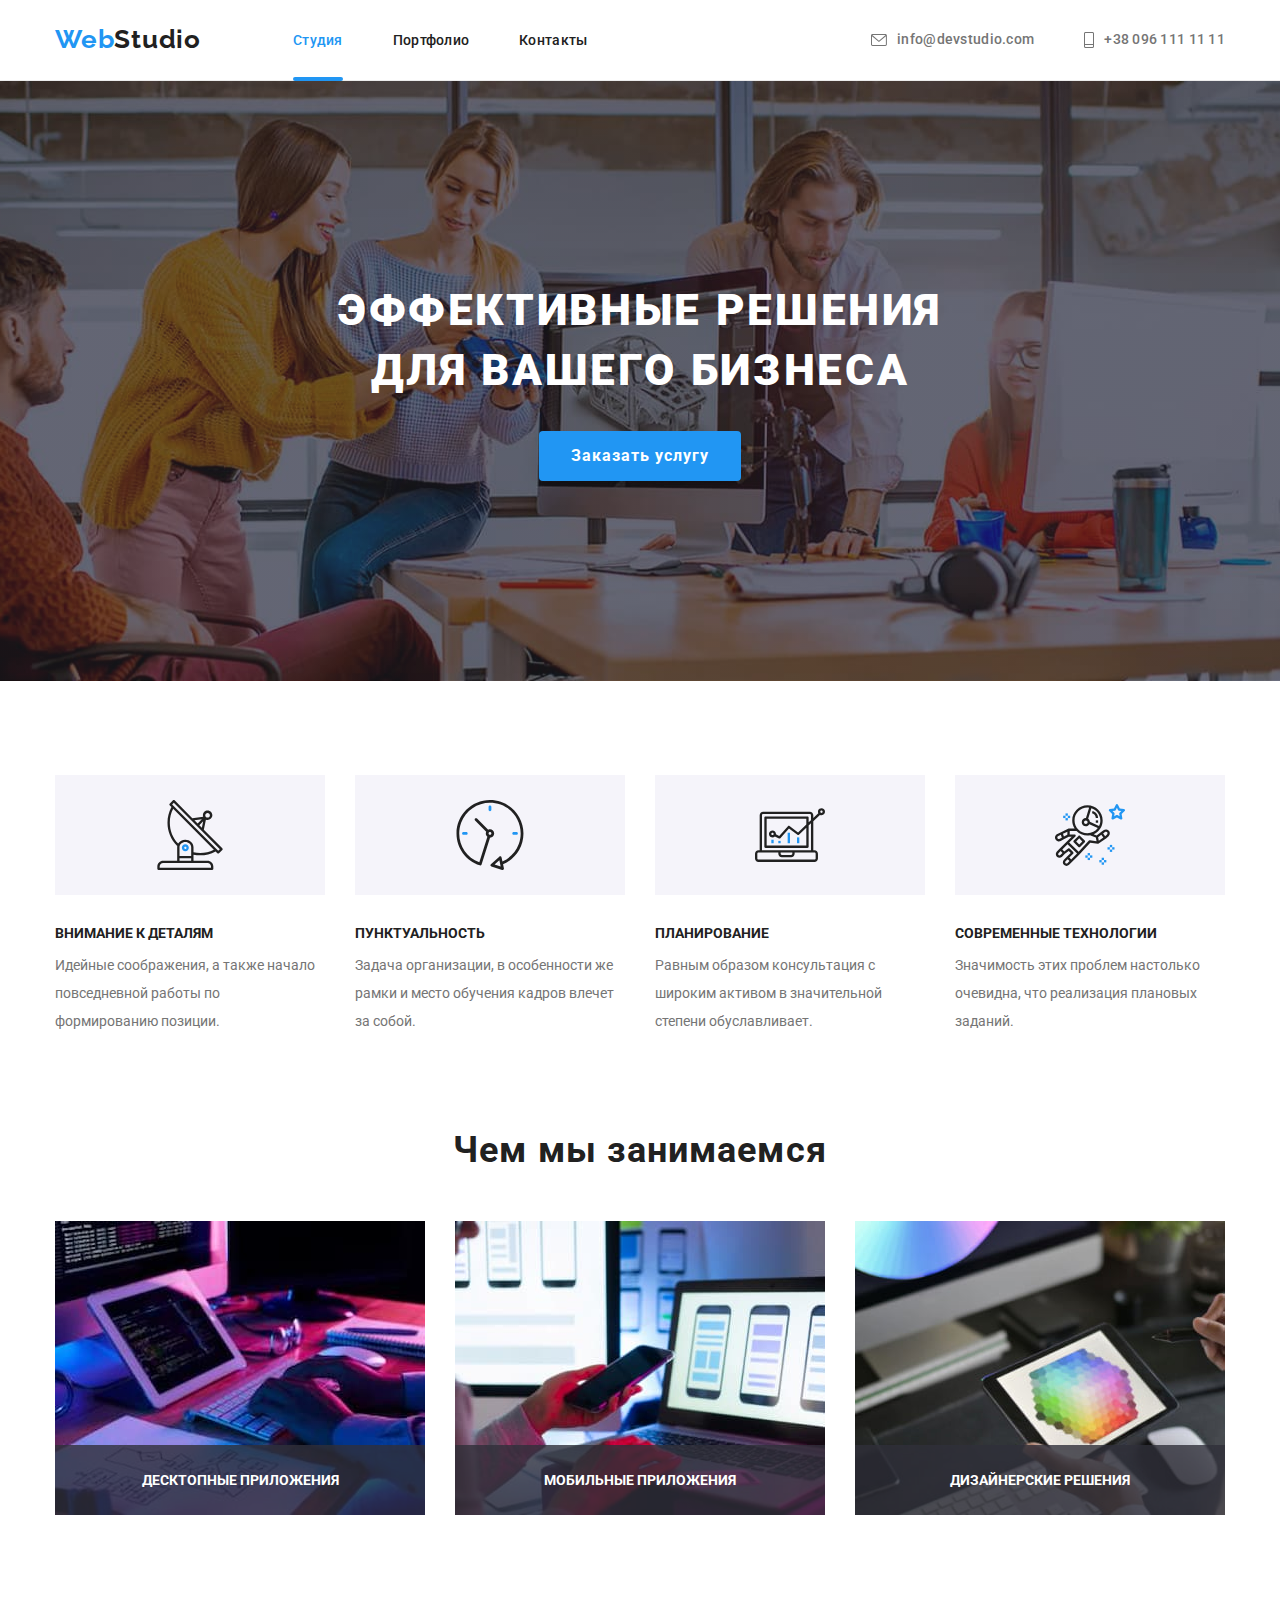
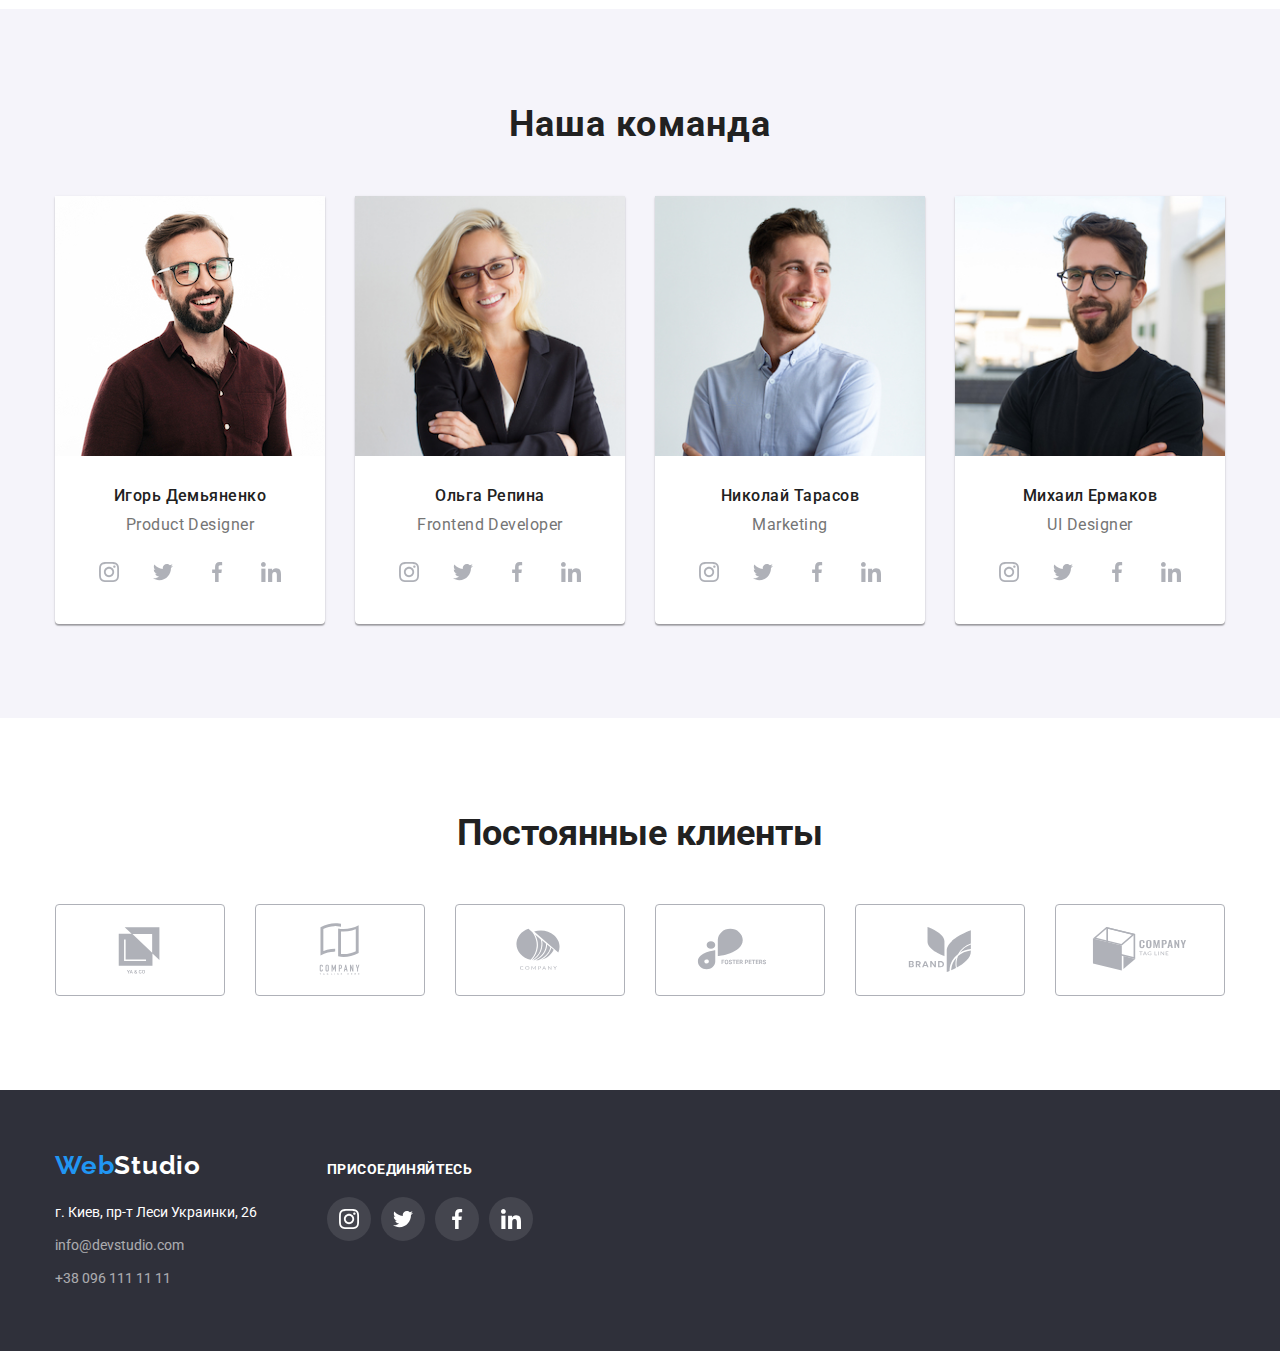
==== index.html @ aa52a272 "13.03.2022" ====
<!DOCTYPE html>
<html lang="ru">

<head>
    <meta charset="UTF-8">
    <meta http-equiv="X-UA-Compatible" content="IE=edge">
    <meta name="viewport" content="width=device-width, initial-scale=1.0">
    <link rel="preconnect" href="https://fonts.googleapis.com">
    <link rel="preconnect" href="https://fonts.gstatic.com" crossorigin>
    <link
        href="https://fonts.googleapis.com/css2?family=Raleway:wght@700&family=Roboto:wght@400;500;700;900&display=swap"
        rel="stylesheet">
    <link rel="stylesheet" href="https://cdnjs.cloudflare.com/ajax/libs/modern-normalize/1.1.0/modern-normalize.css"
        integrity="sha512-Y0MM+V6ymRKN2zStTqzQ227DWhhp4Mzdo6gnlRnuaNCbc+YN/ZH0sBCLTM4M0oSy9c9VKiCvd4Jk44aCLrNS5Q=="
        crossorigin="anonymous" referrerpolicy="no-referrer" />
    <link rel="stylesheet" href="./css/styles.css">
    <title>Document</title>
</head>



<body>
    <!--Хедер-->

    <header class="site-header">

        <div class="container main-nav">
            <nav class="navigation">
                <a class="logo" href="./index.html">
                    <span class="web">Web</span><span class="studio-black">Studio</span></a>
                <ul class="nav-links">
                    <li class="item"><a href="./index.html" class="nav-link current">Студия</a></li>
                    <li class="item"><a href="./portfolio.html" class="nav-link">Портфолио</a></li>
                    <li class="item"><a href="" class="nav-link">Контакты</a></li>
                </ul>
            </nav>


            <ul class="header-contacts">
                <li class="item">


                    <a href="mailto:info@devstudio.com" class="link"><svg class="header-contacts-icon" width="16px"
                            height="12px">
                            <use href="./images/symbol-defs.svg#icon-mail"></use>
                        </svg>
                        info@devstudio.com</a>
                </li>
                <li class="item">


                    <a href="tel:+380961111111" class="link"><svg class="header-contacts-icon" width="10px"
                            height="16px">
                            <use href="./images/symbol-defs.svg#icon-phone"></use>
                        </svg>
                        +38 096 111 11 11
                    </a>
                </li>
            </ul>
        </div>

    </header>

    <!--Средняя часть документа-->

    <main>

        <!--Секция "Заказать услугу"-->

        <section class="section hero">
            <div class="container">
                <h1 class="title">Эффективные решения<br> для вашего бизнеса</h1>
                <button type="button" class="button-hero" data-modal-open>Заказать услугу</button>
            </div>
        </section>

        <div class="backdrop is-hidden" data-modal>
            <div class="modal">
                <button class="modal-close" data-modal-close>
                    <svg class="close-button" width="11" height="11">
                        <use href="./images/symbol-defs.svg#icon-close"></use>
                    </svg>
                </button>

            </div>
        </div>

        <!-- Секция "Бенефиты" -->

        <section class="section benefits">
            <div class="container">
                <ul class="list">
                    <li class="item">
                        <div class="benefits-icon-area">
                            <svg class="benefits-icon">
                                <use href="./images/symbol-defs.svg#icon-antenna"></use>
                            </svg>
                        </div>
                        <h3 class="title">Внимание к деталям</h3>
                        <p class="text">Идейные соображения, а также начало повседневной работы по формированию позиции.
                        </p>
                    </li>
                    <li class="item">
                        <div class="benefits-icon-area">
                            <svg class="benefits-icon">
                                <use href="./images/symbol-defs.svg#icon-clock"></use>
                            </svg>
                        </div>
                        <h3 class="title">Пунктуальность</h3>
                        <p class="text">Задача организации, в особенности же рамки и место обучения кадров влечет за
                            собой.
                        </p>
                    </li>
                    <li class="item">
                        <div class="benefits-icon-area">
                            <svg class="benefits-icon">
                                <use href="./images/symbol-defs.svg#icon-diagram"></use>
                            </svg>
                        </div>
                        <h3 class="title">Планирование</h3>
                        <p class="text">Равным образом консультация с широким активом в значительной степени
                            обуславливает.
                        </p>
                    </li>
                    <li class="item">
                        <div class="benefits-icon-area">
                            <svg class="benefits-icon">
                                <use href="./images/symbol-defs.svg#icon-astronaut"></use>
                            </svg>
                        </div>
                        <h3 class="title">Современные технологии</h3>
                        <p class="text">Значимость этих проблем настолько очевидна, что реализация плановых заданий.
                        </p>
                    </li>
                </ul>
            </div>
        </section>



        <!--Секция "Чем мы занимаемся"-->
        <section class="section images-samples">
            <div class="container">
                <h2 class="title">Чем мы занимаемся</h2>
                <ul class="list">
                    <li class="item">
                        <div class="thumb">
                            <img class="image" src="./images/index/img.jpg" alt="Картинка" width="370">
                            <div class="text">Десктопные приложения</div>
                        </div>
                    </li>
                    <li class="item">
                        <div class="thumb"><img class="image" src="./images/index/img-1.jpg" alt="Еще одна картинка"
                                width="370">
                            <div class="text">Мобильные приложения</div>

                        </div>
                    </li>
                    <li class="item">
                        <div class="thumb">
                            <img class="image" src="./images/index/img-2.jpg" alt="Еще одна и еще одна картинка"
                                width="370">
                            <div class="text">Дизайнерские решения</div>
                        </div>
                    </li>
                </ul>
            </div>
        </section>

        <!--Секция "Команда молодости нашей"-->
        <section class="section our-team">
            <div class="container">
                <h2 class="section-header-team">Наша команда</h2>
                <ul class="list">
                    <li class="item"><img class="image" src="./images/index/member-1.jpg" alt="Член команды №1"
                            width="270">
                        <div class="padding-30">
                            <h3 class="header">Игорь Демьяненко</h3>
                            <p class="text">Product Designer</p>

                            <ul class="social-media-list">
                                <li class="social-media-item">
                                    <a href="" class="social-media-link">
                                        <svg class="social-media-icon" width="20" height="20">
                                            <use href="./images/symbol-defs.svg#icon-instagram"></use>
                                        </svg>
                                    </a>
                                </li>
                                <li class="social-media-item">
                                    <a href="" class="social-media-link">
                                        <svg class="social-media-icon" width="20" height="20">
                                            <use href="./images/symbol-defs.svg#icon-twitter"></use>
                                        </svg>
                                    </a>
                                </li>
                                <li class="social-media-item">
                                    <a href="" class="social-media-link">
                                        <svg class="social-media-icon" width="20" height="20">
                                            <use href="./images/symbol-defs.svg#icon-facebook"></use>
                                        </svg>
                                    </a>
                                </li>
                                <li class="social-media-item">
                                    <a href="" class="social-media-link">
                                        <svg class="social-media-icon" width="20" height="20">
                                            <use href="./images/symbol-defs.svg#icon-linkedin"></use>
                                        </svg>
                                    </a>
                                </li>
                            </ul>
                        </div>
                    </li>
                    <li class="item">
                        <img class="image" src="./images/index/member-2.jpg" alt="Член команды №2" width="270">
                        <div class="padding-30">
                            <h3 class="header">Ольга Репина</h3>
                            <p class="text">Frontend Developer</p>

                            <ul class="social-media-list">
                                <li class="social-media-item">
                                    <a href="" class="social-media-link">
                                        <svg class="social-media-icon" width="20" height="20">
                                            <use href="./images/symbol-defs.svg#icon-instagram"></use>
                                        </svg>
                                    </a>
                                </li>
                                <li class="social-media-item">
                                    <a href="" class="social-media-link">
                                        <svg class="social-media-icon" width="20" height="20">
                                            <use href="./images/symbol-defs.svg#icon-twitter"></use>
                                        </svg>
                                    </a>
                                </li>
                                <li class="social-media-item">
                                    <a href="" class="social-media-link">
                                        <svg class="social-media-icon" width="20" height="20">
                                            <use href="./images/symbol-defs.svg#icon-facebook"></use>
                                        </svg>
                                    </a>
                                </li>
                                <li class="social-media-item">
                                    <a href="" class="social-media-link">
                                        <svg class="social-media-icon" width="20" height="20">
                                            <use href="./images/symbol-defs.svg#icon-linkedin"></use>
                                        </svg>
                                    </a>
                                </li>
                            </ul>
                        </div>
                    </li>
                    <li class="item">
                        <img class="image" src="./images/index/member-3.jpg" alt="Член команды №3" width="270">
                        <div class="padding-30">
                            <h3 class="header">Николай Тарасов</h3>
                            <p class="text">Marketing</p>

                            <ul class="social-media-list">
                                <li class="social-media-item">
                                    <a href="" class="social-media-link">
                                        <svg class="social-media-icon" width="20" height="20">
                                            <use href="./images/symbol-defs.svg#icon-instagram"></use>
                                        </svg>
                                    </a>
                                </li>
                                <li class="social-media-item">
                                    <a href="" class="social-media-link">
                                        <svg class="social-media-icon" width="20" height="20">
                                            <use href="./images/symbol-defs.svg#icon-twitter"></use>
                                        </svg>
                                    </a>
                                </li>
                                <li class="social-media-item">
                                    <a href="" class="social-media-link">
                                        <svg class="social-media-icon" width="20" height="20">
                                            <use href="./images/symbol-defs.svg#icon-facebook"></use>
                                        </svg>
                                    </a>
                                </li>
                                <li class="social-media-item">
                                    <a href="" class="social-media-link">
                                        <svg class="social-media-icon" width="20" height="20">
                                            <use href="./images/symbol-defs.svg#icon-linkedin"></use>
                                        </svg>
                                    </a>
                                </li>
                            </ul>
                        </div>

                    </li>
                    <li class="item">
                        <img class="image" src="./images/index/member-4.jpg" alt="Член команды №4" width="270">
                        <div class="padding-30">
                            <h3 class="header">Михаил Ермаков</h3>
                            <p class="text">UI Designer</p>

                            <ul class="social-media-list">
                                <li class="social-media-item">
                                    <a href="" class="social-media-link">
                                        <svg class="social-media-icon" width="20" height="20">
                                            <use href="./images/symbol-defs.svg#icon-instagram"></use>
                                        </svg>
                                    </a>
                                </li>
                                <li class="social-media-item">
                                    <a href="" class="social-media-link">
                                        <svg class="social-media-icon" width="20" height="20">
                                            <use href="./images/symbol-defs.svg#icon-twitter"></use>
                                        </svg>
                                    </a>
                                </li>
                                <li class="social-media-item">
                                    <a href="" class="social-media-link">
                                        <svg class="social-media-icon" width="20" height="20">
                                            <use href="./images/symbol-defs.svg#icon-facebook"></use>
                                        </svg>
                                    </a>
                                </li>
                                <li class="social-media-item">
                                    <a href="" class="social-media-link">
                                        <svg class="social-media-icon" width="20" height="20">
                                            <use href="./images/symbol-defs.svg#icon-linkedin"></use>
                                        </svg>
                                    </a>
                                </li>
                            </ul>
                        </div>

                    </li>
                </ul>
            </div>
        </section>

        <section class="section partners">
            <div class="container">
                <h2 class="permanent-partners-list-header">Постоянные клиенты</h2>

                <ul class="permanent-partners-list">
                    <li class="permanent-partners-item">
                        <a href="" class="permanent-partners-link">
                            <svg class="permanent-partners-icon" height="60px" width="106px">
                                <use href="./images/symbol-defs.svg#icon-logo-1"></use>
                            </svg>
                        </a>
                    </li>
                    <li class="permanent-partners-item">
                        <a href="" class="permanent-partners-link">
                            <svg class="permanent-partners-icon" height="60px" width="106px">
                                <use href="./images/symbol-defs.svg#icon-logo-2"></use>
                            </svg>
                        </a>
                    </li>
                    <li class="permanent-partners-item">
                        <a href="" class="permanent-partners-link">
                            <svg class="permanent-partners-icon" height="60px" width="106px">
                                <use href="./images/symbol-defs.svg#icon-logo-3"></use>
                            </svg>
                        </a>
                    </li>
                    <li class="permanent-partners-item">
                        <a href="" class="permanent-partners-link">
                            <svg class="permanent-partners-icon" height="60px" width="106px">
                                <use href="./images/symbol-defs.svg#icon-logo-4"></use>
                            </svg>
                        </a>
                    </li>
                    <li class="permanent-partners-item">
                        <a href="" class="permanent-partners-link">
                            <svg class="permanent-partners-icon" height="60px" width="106px">
                                <use href="./images/symbol-defs.svg#icon-logo-5"></use>
                            </svg>
                        </a>
                    </li>
                    <li class="permanent-partners-item">
                        <a href="" class="permanent-partners-link">
                            <svg class="permanent-partners-icon" height="60px" width="106px">
                                <use href="./images/symbol-defs.svg#icon-logo-6"></use>
                            </svg>
                        </a>
                    </li>
                </ul>






            </div>



        </section>

    </main>

    <footer class="footer">



        <div class="container">


            <div class="footer-block">

                <div class="footer-block-1">
                    <a class="logo logo-footer" href="">Web<spam class="studio-white">Studio</spam></a>
                    <address class="adress">
                        <ul class="adress-list">
                            <li class="item"><a class="link" href="">г. Киев, пр-т Леси Украинки, 26</a></li>
                            <li class="item"><a class="link opacity-60"
                                    href="mailto:info@devstudio.com">info@devstudio.com</a></li>
                            <li class="item"><a class="link opacity-60" href="tel:+380961111111">+38 096 111 11 11</a>
                            </li>
                        </ul>

                    </address>
                </div>



                <div class="footer-social-network-block">
                    <h2 class="footer-social-network-title">присоединяйтесь</h2>
                    <ul class="footer-social-network-list">

                        <li class="footer-social-network-item">
                            <a href="" class="footer-social-network-link">
                                <svg class="footer-social-network-icon" width="20" height="20">
                                    <use href="./images/symbol-defs.svg#icon-instagram"></use>
                                </svg>
                            </a>
                        </li>
                        <li class="footer-social-network-item">
                            <a href="" class="footer-social-network-link">
                                <svg class="footer-social-network-icon" width="20" height="20">
                                    <use href="./images/symbol-defs.svg#icon-twitter"></use>
                                </svg>
                            </a>
                        </li>
                        <li class="footer-social-network-item">
                            <a href="" class="footer-social-network-link">
                                <svg class="footer-social-network-icon" width="20" height="20">
                                    <use href="./images/symbol-defs.svg#icon-facebook"></use>
                                </svg>
                            </a>
                        </li>
                        <li class="footer-social-network-item">
                            <a href="" class="footer-social-network-link">
                                <svg class="footer-social-network-icon" width="20" height="20">
                                    <use href="./images/symbol-defs.svg#icon-linkedin"></use>
                                </svg>
                            </a>
                        </li>
                    </ul>
                </div>
            </div>


        </div>




    </footer>
    <script src="./js/modal.js"></script>
</body>

</html>
---- css/styles.css ----
/* Глобальный класс */

:root {
  --primary-text-color: #212121;
  --secondary-text-color: #757575;
  --accent-text-color: #2196f3;
  --background-color-number-two: #2f303a;
  --icon-color-one: #afb1b8;
  --standart-transition-time: 250ms;
  --standart-transition-style: cubic-bezier(0.4, 0, 0.2, 1);
}

body {
  background-color: #ffffff;
  font-family: "Roboto", sans-serif;
  font-size: 14px;
  font-weight: 400;
  color: var(--primary-text-color);
}

button {
  cursor: pointer;
  border: 0;
}

h1,
h2,
h3,
p,
ul {
  margin: 0;
  padding: 0;
}

/* Спочатку приберемо крапки зі списку */

.nav-links,
.header-contacts,
.unique-list,
.images-samples,
.our-team .list,
.footer-adress,
.selector-list,
.work-sectors,
.images-samples .list,
.benefits .list,
.social-media-list,
.permanent-partners-list,
.footer-social-network-list,
.adress-list {
  list-style-type: none;
}

.container {
  max-width: 1200px;
  margin: 0 auto;
  padding-left: 15px;
  padding-right: 15px;
}
.section {
  padding-top: 94px;
  padding-bottom: 94px;
}

.flex {
  display: flex;
}

.block {
  display: block;
}

/* Лого, Нав и Хедер */

/* ЛОГО */

.site-header {
  border-bottom: 1px solid #ececec;
}
.navigation {
  display: flex;
  align-items: center;
}

.logo {
  font-family: "Raleway", sans-serif;
  text-decoration: none;
  color: var(--accent-text-color);
  font-weight: 700;
  font-size: 26px;
  line-height: 1.2;
  letter-spacing: 0.03em;
  padding-top: 24px;
  padding-bottom: 25px;
  /* background-color: lightcoral */
  display: block;
  width: 145px;
}

.web {
  color: var(--accent-text-color);
}

.studio-black {
  color: var(--primary-text-color);
}
.studio-white {
  color: #ffffff;
}

/* НАВ */

.main-nav {
  display: flex;
  align-items: center;

  /* background-color: teal; */
}

.nav-links .item {
}

.nav-links {
  display: flex;
  margin-left: 93px;
}

.nav-links .item:not(:first-child) {
  margin-left: 50px;
}

.nav-link {
  position: relative;

  padding-top: 32px;
  padding-bottom: 32px;
  color: var(--primary-text-color);
  font-weight: 500;
  text-decoration: none;
  line-height: 1.17;
  letter-spacing: 0.02em;
  display: block;
  transition: color var(--standart-transition-time)
    var(--standart-transition-style);
}

.current {
  color: var(--accent-text-color);
}

.current::after {
  position: absolute;
  left: 0;
  bottom: -1px;

  content: "";
  display: block;
  background-color: var(--accent-text-color);
  border-radius: 2px;
  width: 100%;
  height: 4px;
}

.nav-links .link:hover,
.nav-links .link:focus {
  color: var(--accent-text-color);
}

/* Лінки з хедеру */

.header-contacts {
  display: flex;
  margin-left: auto;
  /* background-color: darkorchid; */
  align-items: center;
}

.header-contacts .item {
  display: flex;
  align-items: center;
  justify-content: center;
}

.header-contacts .item:nth-child(2) {
  margin-left: 50px;
}

.header-contacts-icon {
  margin-right: 10px;
  fill: currentColor;
}

.header-contacts .link {
  display: flex;
  align-items: center;
  color: var(--secondary-text-color);
  font-weight: 500;
  text-decoration: none;
  line-height: 1.14;
  letter-spacing: 0.02em;
  padding-top: 32px;
  padding-bottom: 32px;
  transition: color var(--standart-transition-time)
    var(--standart-transition-style);
}

.header-contacts .link:hover,
.header-contacts .link:focus {
  color: var(--accent-text-color);
}

.header-contacts .link:hover .header-contacts-icon,
.header-contacts .link:focus .header-contacts-icon {
  fill: currentColor;
}

/* БОДІ */

/* Хероу */

.hero {
  background-color: var(--background-color-number-two);
  width: 100%;
  background-image: linear-gradient(
      rgba(47, 48, 58, 0.4),
      rgba(47, 48, 58, 0.4)
    ),
    url("../images/index/hero-bg.jpg");
  background-size: cover;
  background-position: center;
  max-width: 1600px;
  text-align: center;
  padding-top: 200px;
  padding-bottom: 200px;
  margin: 0 auto;
}

.hero .container {
}

.hero .title {
  color: #ffffff;
  font-weight: 900;
  font-size: 44px;
  line-height: 1.36;
  letter-spacing: 0.06em;
  text-transform: uppercase;
  margin-bottom: 30px;
}

.button-hero {
  background-color: var(--accent-text-color);
  box-shadow: 0px 4px 4px rgba(0, 0, 0, 0.15);
  border-radius: 4px;
  color: #ffffff;
  font-size: 16px;
  font-weight: 700;
  letter-spacing: 0.06em;
  line-height: 1.87;
  padding: 10px 32px;
}

.backdrop {
  position: fixed;
  z-index: 10;
  width: 100%;
  height: 100%;
  top: 0;
  left: 0;
  background-color: rgba(0, 0, 0, 0.2);
  transition: opacity var(--standart-transition-time)
    var(--standart-transition-style);
}

.is-hidden {
  opacity: 0;
  pointer-events: none;
  transition: opacity var(--standart-transition-time)
    var(--standart-transition-style);
}

.modal {
  position: absolute;
  top: 50%;
  left: 50%;
  transform: translate(-50%, -50%);

  width: 528px;
  height: 521px;
  /* padding: 8px; */

  background-color: #ffffff;
  box-shadow: 0px 1px 3px rgba(0, 0, 0, 0.12), 0px 1px 1px rgba(0, 0, 0, 0.14),
    0px 2px 1px rgba(0, 0, 0, 0.2);
  border-radius: 4px;
}

.modal-close {
  position: absolute;
  top: 8px;
  right: 8px;

  display: flex;
  align-items: center;
  justify-content: center;

  height: 30px;
  width: 30px;
  padding: 0;
  margin: 0;

  background-color: #ffffff;
  border: 1px solid #0000001a;
  border-radius: 50%;
}

.close-button {
  fill: #212121;
}

/* Бенефиты */

.benefits .list {
  display: flex;
}

.benefits .item {
  display: block;
  /* background-color: teal; */
}

.benefits .item:not(:first-child) {
  margin-left: 30px;
}

.benefits-icon-area {
  background-color: #f5f4fa;
  margin-bottom: 30px;
  display: flex;
  align-items: center;
  justify-content: center;
  width: 270px;
  height: 120px;
}

.benefits-icon {
  width: 70px;
  height: 70px;
}

.benefits .title {
  font-size: 14px;
  font-weight: 700;
  line-height: 1.17;
  margin-bottom: 10px;
  text-transform: uppercase;
}

.benefits .text {
  font-size: 14px;
  font-weight: 400;
  line-height: 2;
  color: var(--secondary-text-color);
}

.images-samples {
  font-weight: 700;
  font-size: 36;
  line-height: 1.17;
  padding-top: 0;
}

.images-samples .title {
  font-size: 36px;
  font-weight: 700;
  line-height: 1.17;
  letter-spacing: 0.03em;
  margin-bottom: 50px;
  text-align: center;
}

.images-samples .list {
  display: flex;
  justify-content: space-between;
}

.images-samples .image {
  width: 100%;
  height: auto;
  display: block;
}

.images-samples .thumb {
  position: relative;
}

.images-samples .text {
  position: absolute;
  z-index: 9;
  display: flex;
  align-items: center;
  justify-content: center;

  height: 70px;
  width: 100%;
  bottom: 0;
  left: 0;

  font-weight: 700;
  font-size: 14px;
  text-transform: uppercase;
  background-color: rgba(47, 48, 58, 0.8);
  color: #ffffff;
}

/* Наша команда */

.our-team {
  background-color: #f5f4fa;
}

.section-header-team {
  font-size: 36px;
  font-weight: 700;
  line-height: 1.17;
  letter-spacing: 0.03em;
  margin-bottom: 50px;
  text-align: center;
  /* background-color: #2196f3; */
}

.our-team .list {
  display: flex;
  justify-content: space-between;
}

.our-team .item {
  background-color: #ffffff;
  box-shadow: 0px 1px 3px rgba(0, 0, 0, 0.12), 0px 1px 1px rgba(0, 0, 0, 0.14),
    0px 2px 1px rgba(0, 0, 0, 0.2);
  border-radius: 0px 0px 4px 4px;
}

.our-team .image {
  display: block;
  /* margin-bottom: 30px; */
}

.our-team .header {
  font-size: 16px;
  font-weight: 500;
  line-height: 1.19;
  letter-spacing: 0.03em;
  /* background-color: aqua; */
  margin-bottom: 10px;
  text-align: center;
}

.our-team .text {
  color: var(--secondary-text-color);
  font-size: 16px;
  line-height: 1.19;
  letter-spacing: 0.03em;
  text-align: center;
}

.padding-30 {
  padding: 30px 32px;
}

.padding-30 .text {
  margin-bottom: 16px;
}

.social-media-list {
  display: flex;
  align-items: center;
  justify-content: space-between;
}

.social-media-link {
  display: flex;
  justify-content: center;
  align-items: center;
  height: 44px;
  width: 44px;
  background-color: #ffffff;
  border-radius: 50%;
  transition: background-color var(--standart-transition-time)
    var(--standart-transition-style);
  /* background-color: #2196f3; */
}

.social-media-icon {
  fill: var(--icon-color-one);
  transition: fill var(--standart-transition-time)
    var(--standart-transition-style);
}

.social-media-link:hover,
.social-media-link:focus {
  background-color: var(--accent-text-color);
  border-radius: 50%;
}

.social-media-link:hover .social-media-icon,
.social-media-link:focus .social-media-icon {
  fill: #ffffff;
}

/* Постоянные клиенты */

.permanent-partners-list-header {
  text-align: center;
  font-size: 36px;
  font-weight: 700;
  line-height: 1.17;
  margin-bottom: 50px;
}

.permanent-partners-list {
  display: flex;
  justify-content: space-between;
  /* background-color: #2196f3; */
}

.permanent-partners-link {
  display: flex;
  justify-content: center;
  align-items: center;
  height: 92px;
  width: 170px;
  border: var(--icon-color-one) 1px solid;
  border-radius: 4px;
  transition: border-color var(--standart-transition-time)
    var(--standart-transition-style);
}

.permanent-partners-icon {
  fill: var(--icon-color-one);
  transition: fill var(--standart-transition-time)
    var(--standart-transition-style);
}

.permanent-partners-link:hover,
.permanent-partners-link:focus {
  border: var(--accent-text-color) 1px solid;
}

.permanent-partners-link:hover .permanent-partners-icon,
.permanent-partners-link:focus .permanent-partners-icon {
  fill: var(--accent-text-color);
}

/* ---------------------------------------------------------------- */

/* ФУТЕР */

.adress {
  font-style: normal;
}

.adress .link {
  display: block;
  /* font-style: normal; */
  text-decoration: none;
  color: #ffffff;
  line-height: 1.71;
}

.footer {
  background-color: var(--background-color-number-two);
  padding-top: 60px;
  padding-bottom: 60px;
}

.footer-block {
  display: flex;
  align-items: baseline;
}

.footer-block-1 {
  margin-right: 70px;
}

.logo-footer {
  display: block;
  margin-bottom: 20px;
  padding: 0;
}

.adress-list .item:not(:last-child) {
  margin-bottom: 9px;
}

.adress-list .link {
  line-height: 1.71;
  color: #ffffff;
  text-decoration: none;
  font-style: normal;
  transition: color var(--standart-transition-time)
    var(--standart-transition-style);
}

.adress-list .link:hover,
.adress-list .link:focus {
  color: var(--accent-text-color);
}

.opacity-60 {
  opacity: 0.6;
}

.footer-social-network-block {
  display: inline-block;
}

.footer-social-network-title {
  font-size: 14px;
  font-weight: 700;
  line-height: 1.17;
  text-transform: uppercase;
  color: #ffffff;
  margin-bottom: 20px;
  letter-spacing: 0.03em;
}

.footer-social-network-list {
  display: flex;
  /* background-color: #2196f3; */
  /* justify-content: space-between; */
}

.footer-social-network-item:not(:last-child) {
  margin-right: 10px;
}

.footer-social-network-link {
  display: flex;
  justify-content: center;
  align-items: center;
  height: 44px;
  width: 44px;
  background-color: rgba(255, 255, 255, 0.1);
  border-radius: 50%;
  transition: background-color var(--standart-transition-time)
    var(--standart-transition-style);
}

.footer-social-network-link:hover,
.footer-social-network-link:focus {
  background-color: var(--accent-text-color);
}

.footer-social-network-icon {
  fill: #ffffff;
}

/* ПОРТФОЛІО */

/* Селектор */

.portfolio {
  /* background-color: #2196f3; */
}

.selector-list {
  display: flex;
  justify-content: center;
  margin-bottom: 50px;
  /* background-color: aquamarine; */
}

.selector-list .item {
  margin-right: 8px;
}

.selector-list .item:last-child {
  margin-right: 0;
}

.selector-list .button {
  font-size: 16px;
  font-weight: 500;
  letter-spacing: 0.03em;
  line-height: 1.62;
  padding: 6px 22px;

  background-color: #f5f4fa;
  border-radius: 4px;
  transition: background-color var(--standart-transition-time)
      var(--standart-transition-style),
    color var(--standart-transition-time) var(--standart-transition-style),
    box-shadow var(--standart-transition-time) var(--standart-transition-style);
}

.selector-list .button:hover,
.selector-list .button:focus {
  color: #ffffff;
  background-color: var(--accent-text-color);
  box-shadow: 0px 3px 1px rgba(0, 0, 0, 0.1), 0px 1px 2px rgba(0, 0, 0, 0.08),
    0px 2px 2px rgba(0, 0, 0, 0.12);
}

.selector-list .all {
  color: #ffffff;
  background-color: var(--accent-text-color);
}

.work-sectors {
  display: flex;
  justify-content: space-between;
  flex-wrap: wrap;
  /* background-color: tomato; */
}

.work-sectors .item {
  margin-bottom: 30px;
  border: 1px solid #eeeeee;
  /* background-color: #2196f3; */
}

.work-sectors .item:nth-child(n + 7) {
  margin-bottom: 0;
}

.work-sectors .link {
  text-decoration: none;
  display: block;
  transition: box-shadow var(--standart-transition-time)
    var(--standart-transition-style);
}

.work-sectors .link:hover,
.work-sectors .link:focus {
  box-shadow: 0px 1px 1px rgba(0, 0, 0, 0.12), 0px 4px 4px rgba(0, 0, 0, 0.06),
    1px 4px 6px rgba(0, 0, 0, 0.16);
}

.work-sectors .image {
  width: 100%;
  height: auto;
  display: block;
  /* background-color: aqua; */
}

.work-sectors .image-thumb {
  position: relative;
  overflow: hidden;
}

.work-sectors .overflow {
  position: absolute;
  top: 0;
  left: 0;
  transform: translateY(101%);

  height: 100%;
  width: 100%;
  padding: 63px 24px;

  color: #ffffff;
  font-weight: 400;
  font-size: 18px;
  line-height: 1.55;
  background-color: rgba(33, 150, 243, 0.9);

  transition: transform var(--standart-transition-time)
    var(--standart-transition-style);
}

.work-sectors .link:hover .overflow,
.work-sectors .link:focus .overflow {
  transform: translateY(0);
  transition: transform var(--standart-transition-time)
    var(--standart-transition-style);
}

.work-sectors .title {
  color: var(--primary-text-color);
  font-weight: 700;
  font-size: 18px;
  line-height: 2;
  letter-spacing: 0.06em;
  /* background-color: brown; */
  /* margin-bottom: 4px; */
}

.work-sectors .text {
  color: var(--secondary-text-color);
  font-size: 16px;
  line-height: 1.88;
  letter-spacing: 0.03em;
}

.padding-20 {
  padding: 20px 24px;
}
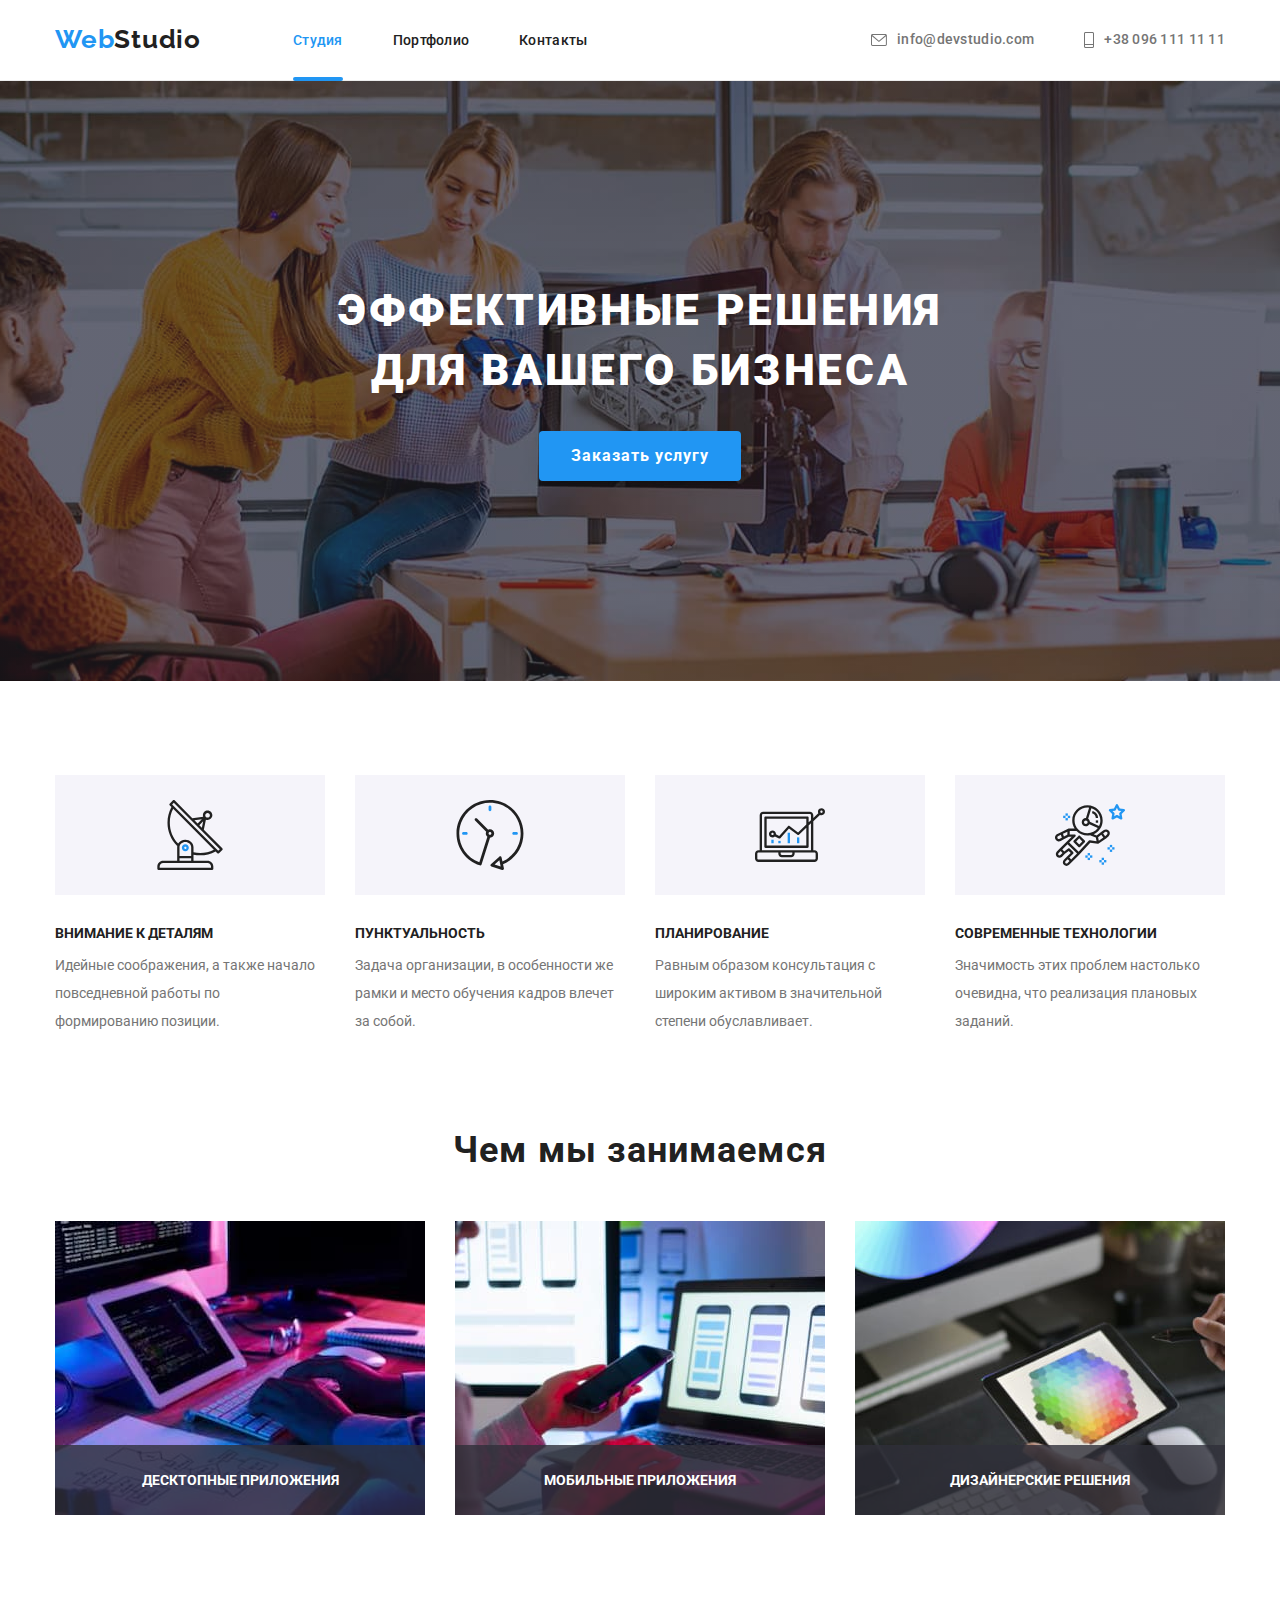
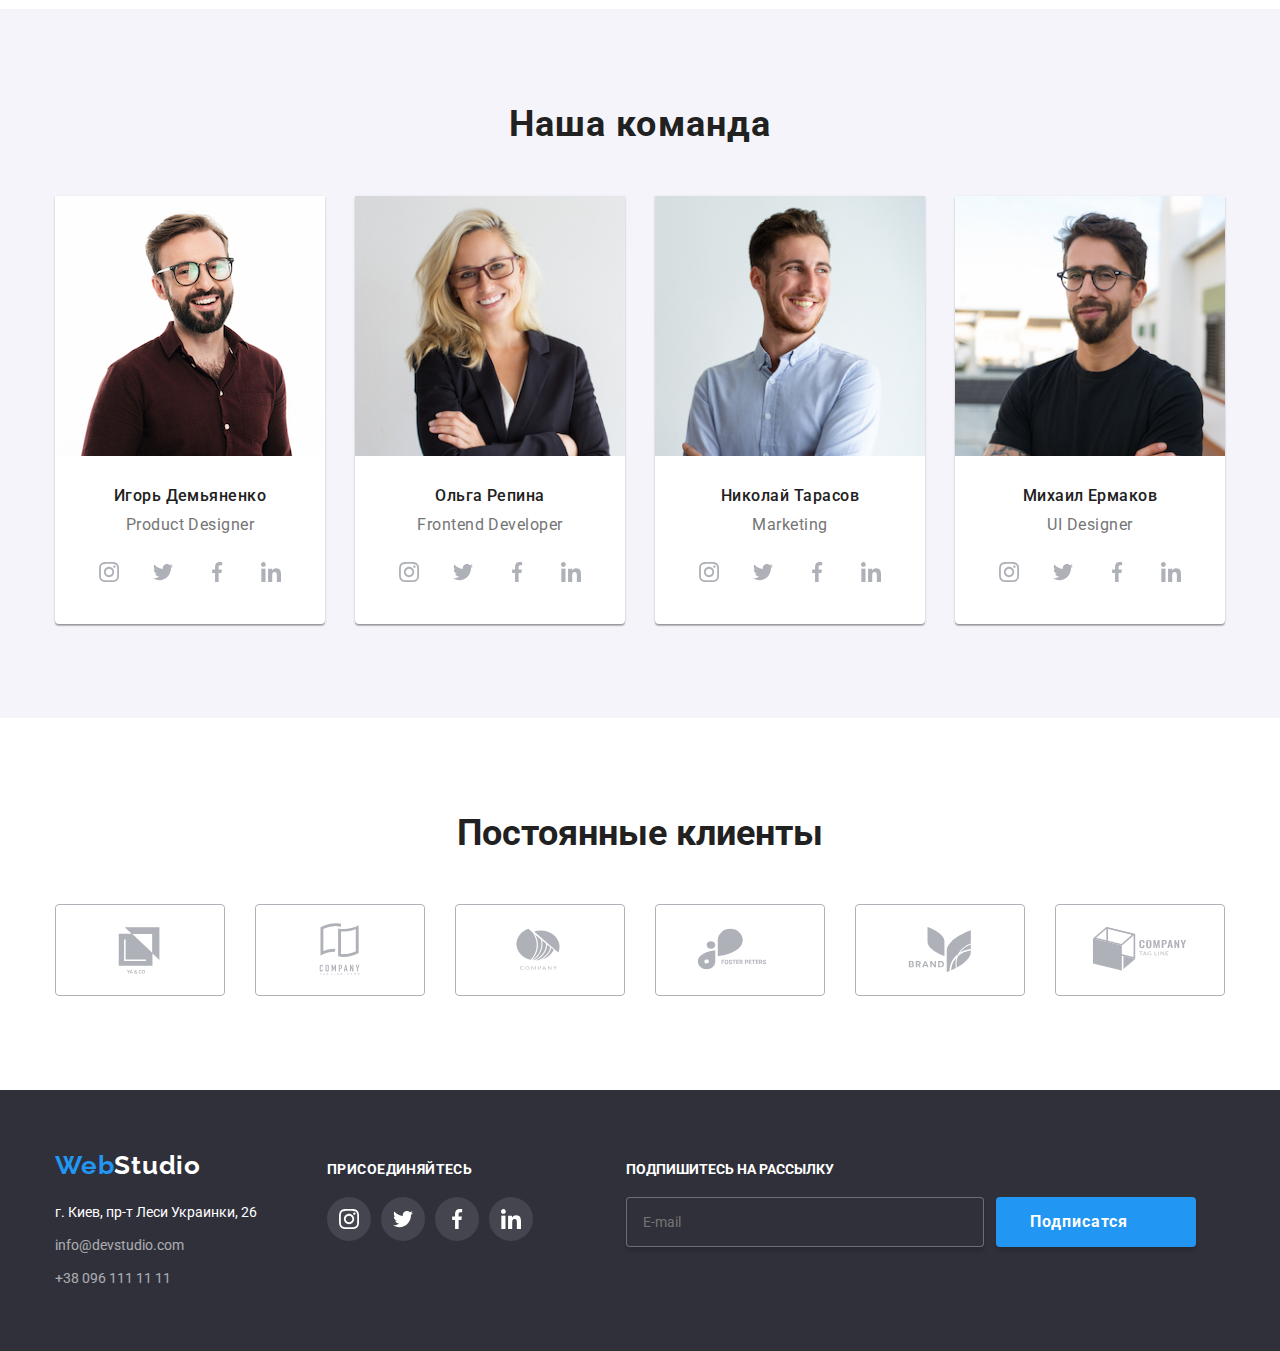
==== commit b2697685: "14.03.2022" ====
--- a/index.html
+++ b/index.html
@@ -31,7 +31,7 @@
                 <ul class="nav-links">
                     <li class="item"><a href="./index.html" class="nav-link current">Студия</a></li>
                     <li class="item"><a href="./portfolio.html" class="nav-link">Портфолио</a></li>
-                    <li class="item"><a href="" class="nav-link">Контакты</a></li>
+                    <li class="item"><a href="/contacts.html" class="nav-link">Контакты</a></li>
                 </ul>
             </nav>
 
@@ -81,6 +81,63 @@
                         <use href="./images/symbol-defs.svg#icon-close"></use>
                     </svg>
                 </button>
+
+                <div class="modal-content">
+                    <span class="title">Оставьте свои данные, мы вам перезвоним</span>
+                    <form action="" class="modal-form">
+
+
+                        <div role="group">
+
+                            <span class="modal-label">Имя</span>
+                            <label class="modal-field"><input type="text" class="modal-input" name="name"
+                                    placeholder="">
+                                <svg class="form-icon" width="18" height="18">
+                                    <use href="/images/symbol-defs.svg#icon-person-black"></use>
+                                </svg>
+                            </label>
+
+                            <span class="modal-label">Телефон</span>
+                            <label class="modal-field"><input type="tel" class="modal-input" name="tel" placeholder="">
+                                <svg class="form-icon" width="18" height="18">
+                                    <use href="/images/symbol-defs.svg#icon-phone-black"></use>
+                                </svg>
+                            </label>
+
+                            <span class="modal-label">Почта</span>
+                            <label class="modal-field"><input type="email" class="modal-input" name="email"
+                                    placeholder="">
+                                <svg class="form-icon" width="18" height="18">
+                                    <use href="/images/symbol-defs.svg#icon-email-black"></use>
+                                </svg>
+                            </label>
+                            <span class="modal-label">Комментарий</span>
+                            <label class="modal-field"><textarea name="feedback" class="area" rows="5"
+                                    placeholder="Введите текст"></textarea>
+
+                            </label>
+
+                            <label class="checkbox-field">
+                                <input type="checkbox" name="agree" class="checkbox" value="agree">
+                                <span class="checkbox-icon"></span>
+                                <span class="checkbox-label">Соглашаюсь с рассылкой и принимаю Условия договора</span>
+                            </label>
+
+                            <button type="submit" class="submit-bottom">Отправить</button>
+
+
+                        </div>
+
+
+
+                    </form>
+
+
+
+
+
+                </div>
+
 
             </div>
         </div>
@@ -451,6 +508,38 @@
                         </li>
                     </ul>
                 </div>
+
+                <div class="footer-block-form">
+                    <div class="footer-form-title">
+                        Подпишитесь на рассылку
+                    </div>
+                    <form action="" class="footer-email-form">
+                        <div role="group" class="footer-email-div">
+                            <label class="footer-email-label">
+                                <input type="email" name="email" placeholder="E-mail" class="footer-email-input">
+                                <button type="submit" class="footer-email-button"><span class="text">Подписатся</span>
+                                    <svg class="footer-email-icon" width="24" height="24">
+                                        <use href="/images/symbol-defs.svg#icon-send"></use>
+                                    </svg>
+                                </button>
+
+
+                            </label>
+
+
+
+
+                        </div>
+
+
+                    </form>
+
+
+
+
+                </div>
+
+
             </div>
 
 
--- a/css/styles.css
+++ b/css/styles.css
@@ -286,8 +286,11 @@
   transform: translate(-50%, -50%);
 
   width: 528px;
-  height: 521px;
-  /* padding: 8px; */
+  height: 581px;
+  padding-left: 41px;
+  padding-right: 39px;
+  padding-top: 40px;
+  padding-bottom: 40px;
 
   background-color: #ffffff;
   box-shadow: 0px 1px 3px rgba(0, 0, 0, 0.12), 0px 1px 1px rgba(0, 0, 0, 0.14),
@@ -314,8 +317,159 @@
   border-radius: 50%;
 }
 
+.modal-close:hover .close-button,
+.modal-close:focus .close-button {
+  fill: var(--accent-text-color);
+}
+
 .close-button {
   fill: #212121;
+}
+
+.modal-content {
+  height: 100%;
+  width: 100%;
+  /* border: 1px solid var(--accent-text-color); */
+  /* text-align: center; */
+}
+
+.modal-field {
+  position: relative;
+}
+
+.modal-content .title {
+  display: block;
+  font-size: 20px;
+  font-weight: 700;
+  line-height: 1.17;
+  color: var(--primary-text-color);
+  margin-bottom: 30px;
+  text-align: center;
+}
+
+.modal-input {
+  padding: 12px 42px;
+  margin-bottom: 10px;
+  width: 448px;
+  height: 40px;
+  border: 1px solid rgba(33, 33, 33, 0.2);
+  border-radius: 4px;
+  transition: border-color var(--standart-transition-time)
+    var(--standart-transition-style);
+}
+
+.area {
+  width: 448px;
+  height: 120px;
+  padding: 12px 16px;
+  margin-bottom: 20px;
+  resize: none;
+  margin-bottom: 10px;
+  border: 1px solid rgba(33, 33, 33, 0.2);
+  border-radius: 4px;
+  transition: border-color var(--standart-transition-time)
+    var(--standart-transition-style);
+}
+
+.area:hover,
+.area:focus {
+  outline-width: 0;
+  border-color: var(--accent-text-color);
+}
+
+.area::placeholder {
+  font-size: 14px;
+  font-weight: 400;
+  line-height: 1.14;
+  color: rgba(117, 117, 117, 0.5);
+  letter-spacing: 0.01em;
+}
+
+.modal-input:hover,
+.modal-input:focus {
+  outline-width: 0;
+  border-color: var(--accent-text-color);
+}
+
+.modal-label {
+  display: inline-block;
+  font-size: 12px;
+  font-weight: 400;
+  color: var(--secondary-text-color);
+  margin-bottom: 4px;
+}
+
+.form-icon {
+  position: absolute;
+  top: 0;
+  left: 0;
+
+  fill: var(--primary-text-color);
+
+  transform: translate(50%);
+  transition: fill var(--standart-transition-time)
+    var(--standart-transition-style);
+}
+
+.modal-input:hover + .form-icon,
+.modal-input:focus + .form-icon {
+  fill: var(--accent-text-color);
+}
+
+.checkbox-field {
+  display: flex;
+  align-items: center;
+  margin-bottom: 30px;
+}
+
+.checkbox {
+  position: absolute;
+  width: 1px;
+  height: 1px;
+  margin: -1px;
+  border: 0;
+  padding: 0;
+  clip: rect(0 0 0 0);
+  overflow: hidden;
+}
+
+.checkbox-icon {
+  width: 16px;
+  height: 15px;
+  margin-right: 10px;
+  background: #ffffff;
+  border: 2px solid var(--primary-text-color);
+  box-shadow: 0px 1px 3px rgba(0, 0, 0, 0.12), 0px 1px 1px rgba(0, 0, 0, 0.14),
+    0px 2px 1px rgba(0, 0, 0, 0.2);
+  border-radius: 4px;
+  transition: background-color var(--standart-transition-time)
+      var(--standart-transition-style),
+    border var(--standart-transition-time) var(--standart-transition-style);
+}
+
+.checkbox:checked + .checkbox-icon {
+  background-color: var(--accent-text-color);
+  background-image: url("../images/icon-check.svg");
+  background-size: contain;
+  background-origin: border-box;
+  border: 2px solid var(--accent-text-color);
+}
+
+.submit-bottom {
+  display: block;
+  width: 200px;
+  height: 50px;
+  margin: 0 auto;
+
+  font-size: 16px;
+  font-weight: 700;
+  line-height: 1.87;
+  text-align: center;
+
+  color: #ffffff;
+  background-color: var(--accent-text-color);
+  box-shadow: 0px 4px 4px rgba(0, 0, 0, 0.15);
+  border-radius: 4px;
 }
 
 /* Бенефиты */
@@ -656,6 +810,64 @@
   fill: #ffffff;
 }
 
+.footer-block-form {
+  margin-left: 93px;
+}
+
+.footer-email-label {
+  display: flex;
+  /* align-items: center; */
+}
+
+.footer-form-title {
+  font-size: 14px;
+  font-weight: 700;
+  text-transform: uppercase;
+  line-height: 1.17;
+  color: #ffffff;
+
+  margin-bottom: 20px;
+}
+
+.footer-email-input {
+  width: 358px;
+  height: 50px;
+  padding: 15px 16px;
+  margin-right: 12px;
+  color: #ffffff;
+  font-size: 14px;
+
+  border: 1px solid rgba(255, 255, 255, 0.3);
+  /* box-sizing: border-box; */
+  box-shadow: 0px 4px 4px rgba(0, 0, 0, 0.15);
+  border-radius: 4px;
+  outline-width: 0;
+  background-color: var(--background-color-number-two);
+}
+
+.footer-email-button {
+  display: flex;
+  align-items: center;
+  justify-content: center;
+  width: 200px;
+  height: 50px;
+
+  background-color: var(--accent-text-color);
+  box-shadow: 0px 4px 4px rgba(0, 0, 0, 0.15);
+  border-radius: 4px;
+}
+
+.footer-email-form .text {
+  font-size: 16px;
+  font-weight: 700;
+  line-height: 1.875;
+  letter-spacing: 0.06em;
+
+  color: #ffffff;
+
+  margin-right: 10px;
+}
+
 /* ПОРТФОЛІО */
 
 /* Селектор */
@@ -796,3 +1008,95 @@
 .padding-20 {
   padding: 20px 24px;
 }
+
+/* КОНТАКТИ */
+/* .second-form {
+  position: relative;
+  margin-bottom: 100px;
+}
+
+.form-input {
+  padding-left: 30px;
+  width: 300px;
+  height: 50px;
+}
+
+.form-input:not(:placeholder-shown) + .form-label {
+  transform: translateY(-300%);
+  pointer-events: all;
+}
+
+.form-label {
+  position: absolute;
+  pointer-events: none;
+
+  top: 50%;
+  left: 15px;
+
+  transform: translateY(-50%);
+  transition: transform var(--standart-transition-time)
+    var(--standart-transition-style);
+
+  color: #2a2a2a;
+}
+
+.form-checkbox {
+  margin-bottom: 50px;
+} */
+
+/* .form-icon {
+  position: absolute;
+
+  top: 50%;
+  left: 5px;
+
+  transform: translateY(-50%);
+
+  width: 5px;
+  height: 5px;
+  background-color: #2196f3;
+} */
+
+/* .form-field:focus-within > .form-icon {
+}
+
+.form-field:focus-within > .form-label {
+  transform: translateY(-300%);
+}
+
+.checkbox-list {
+  list-style-type: none;
+}
+.checkbox {
+  position: absolute;
+  width: 1px;
+  height: 1px;
+  margin: -1px;
+  border: 0;
+  padding: 0;
+  clip: rect(0 0 0 0);
+  overflow: hidden;
+}
+
+.checkbox-icon {
+  display: inline-block;
+  width: 15px;
+  height: 15px;
+  background-color: orange;
+  border: 2px solid #2a2a2a;
+  border-radius: 4px;
+  margin-right: 10px;
+}
+
+.checkbox-field {
+  display: flex;
+  align-items: center;
+  font-size: 18px;
+}
+
+.checkbox:checked + .checkbox-icon {
+  background-color: var(--accent-text-color);
+  background-image: url("/images/icon-check.svg");
+  background-size: contain;
+  background-origin: border-box;
+} */
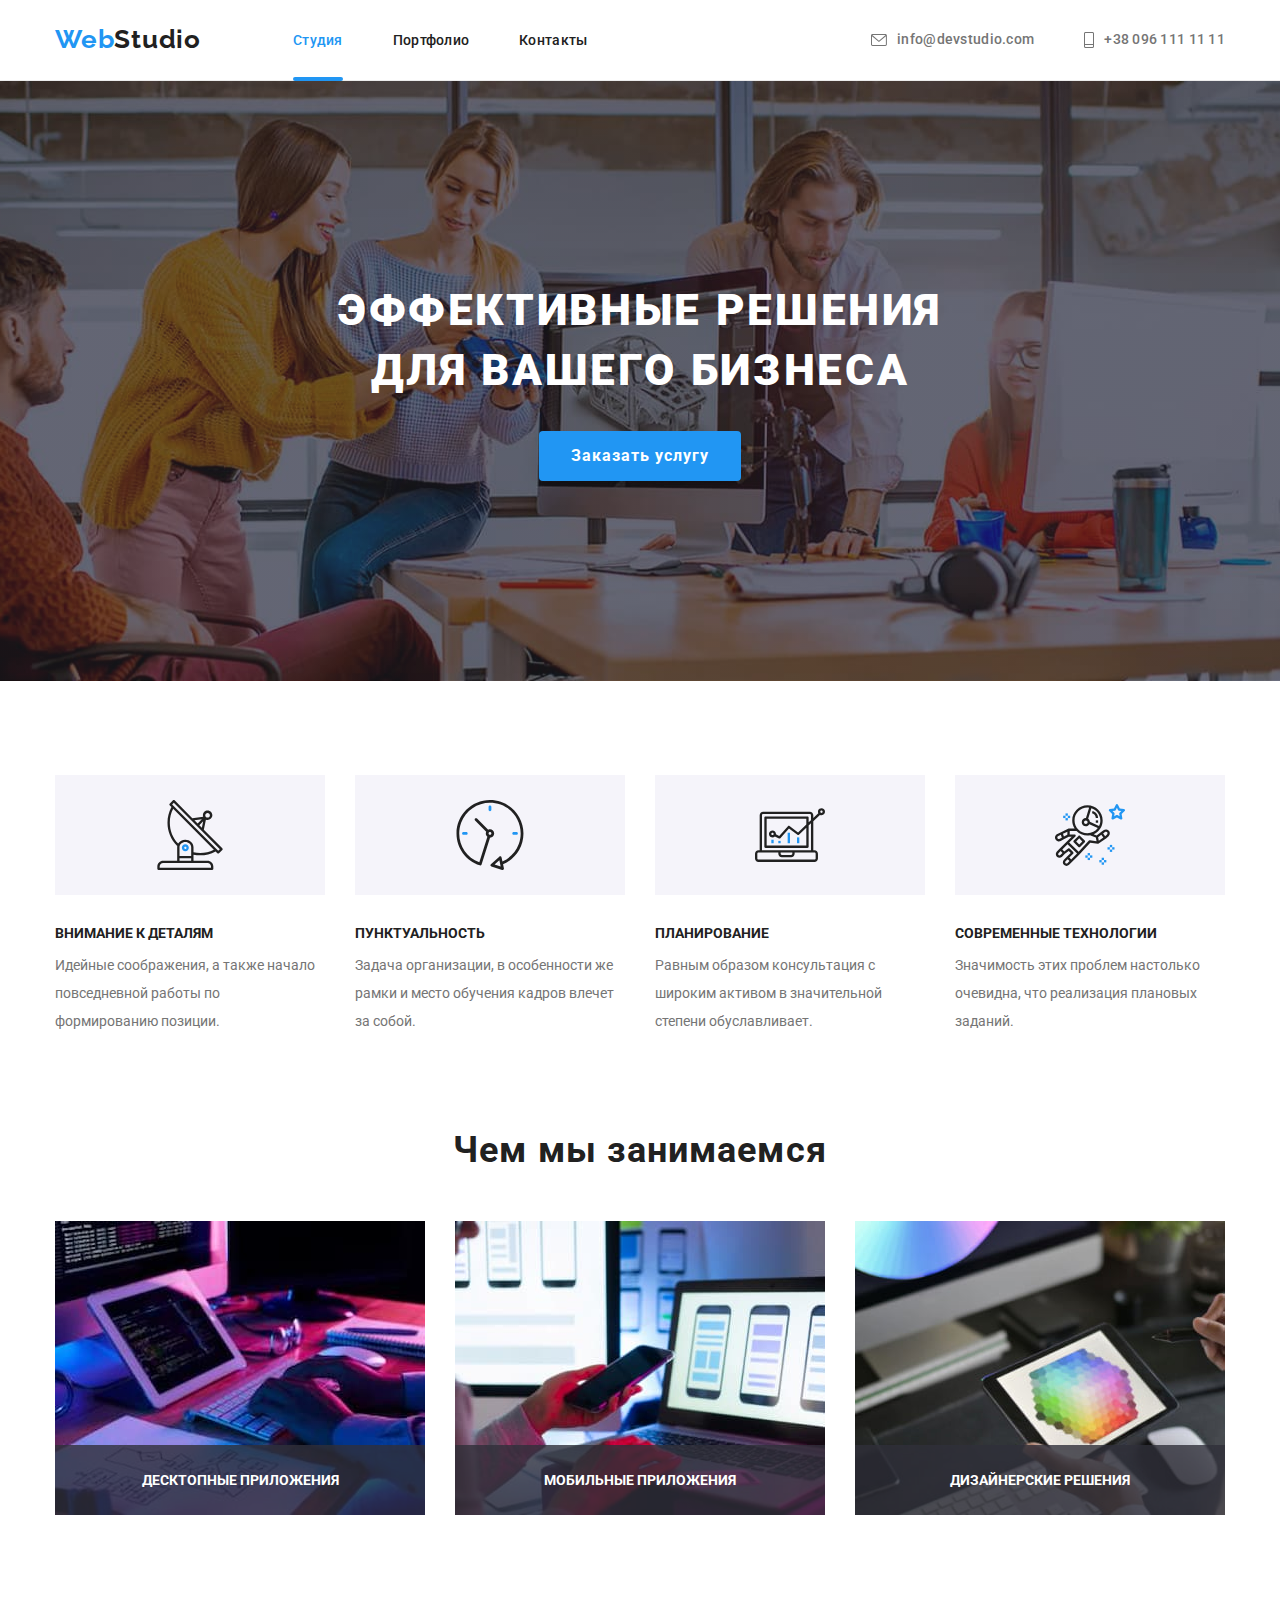
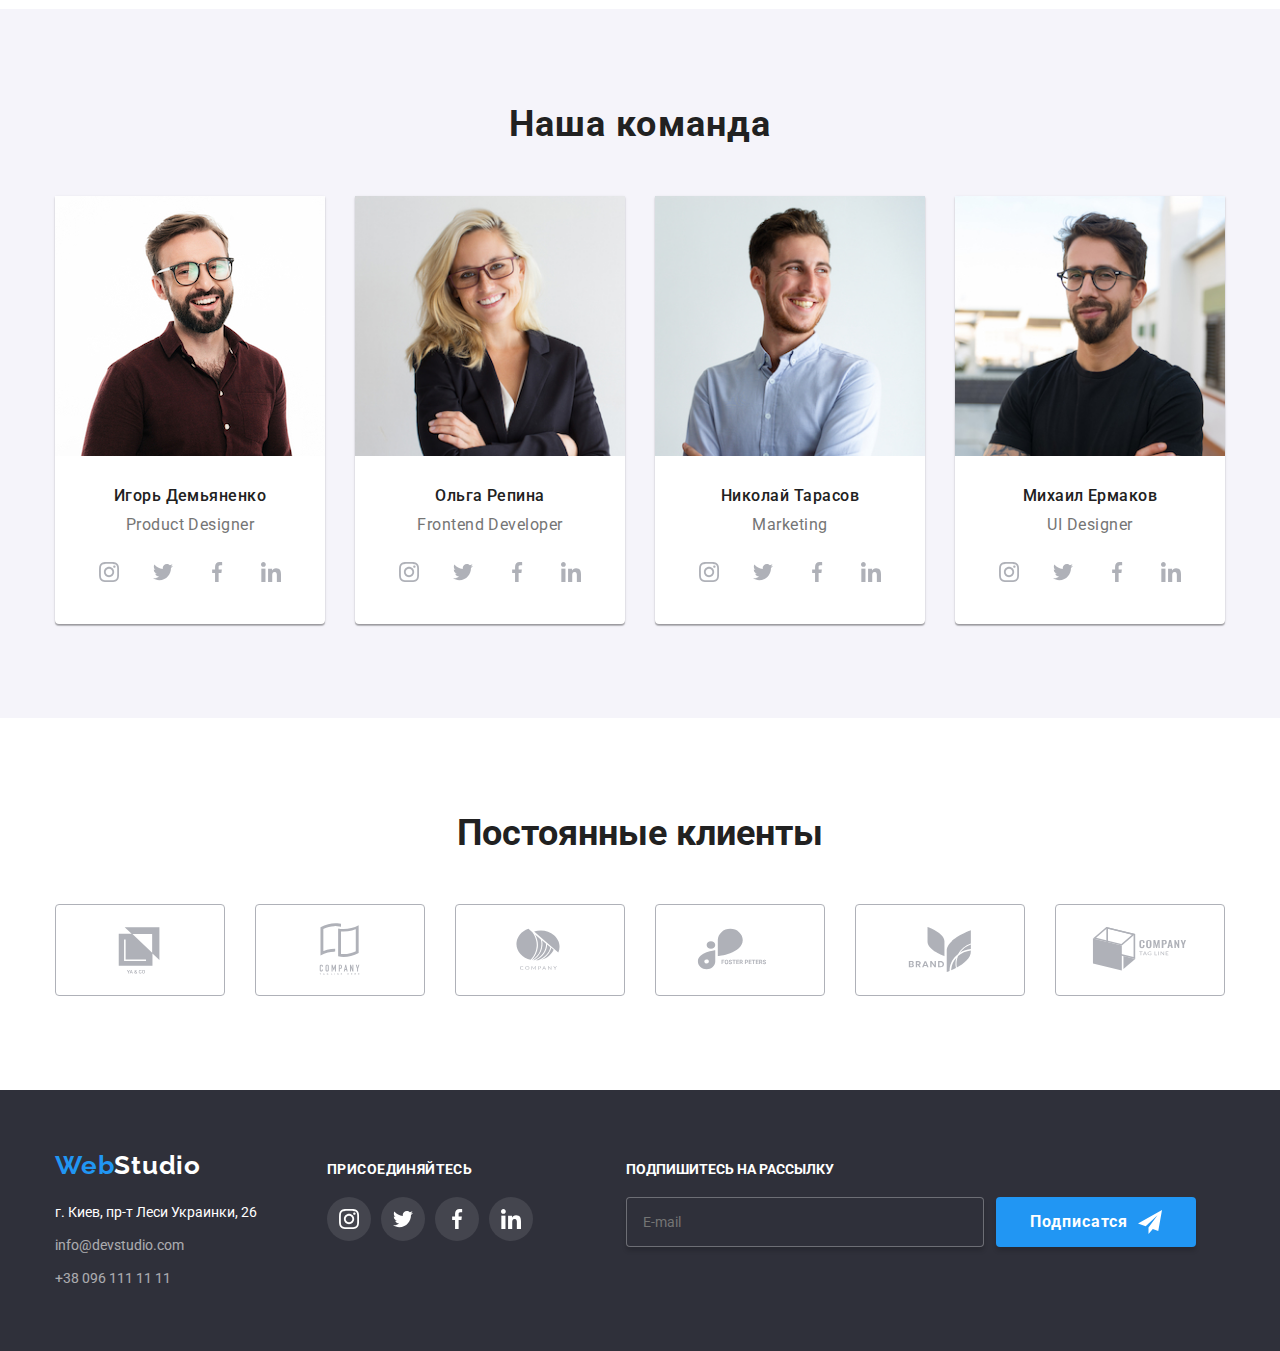
==== commit c3398468: "14.03.2022 - 002" ====
--- a/index.html
+++ b/index.html
@@ -31,7 +31,7 @@
                 <ul class="nav-links">
                     <li class="item"><a href="./index.html" class="nav-link current">Студия</a></li>
                     <li class="item"><a href="./portfolio.html" class="nav-link">Портфолио</a></li>
-                    <li class="item"><a href="/contacts.html" class="nav-link">Контакты</a></li>
+                    <li class="item"><a href="" class="nav-link">Контакты</a></li>
                 </ul>
             </nav>
 
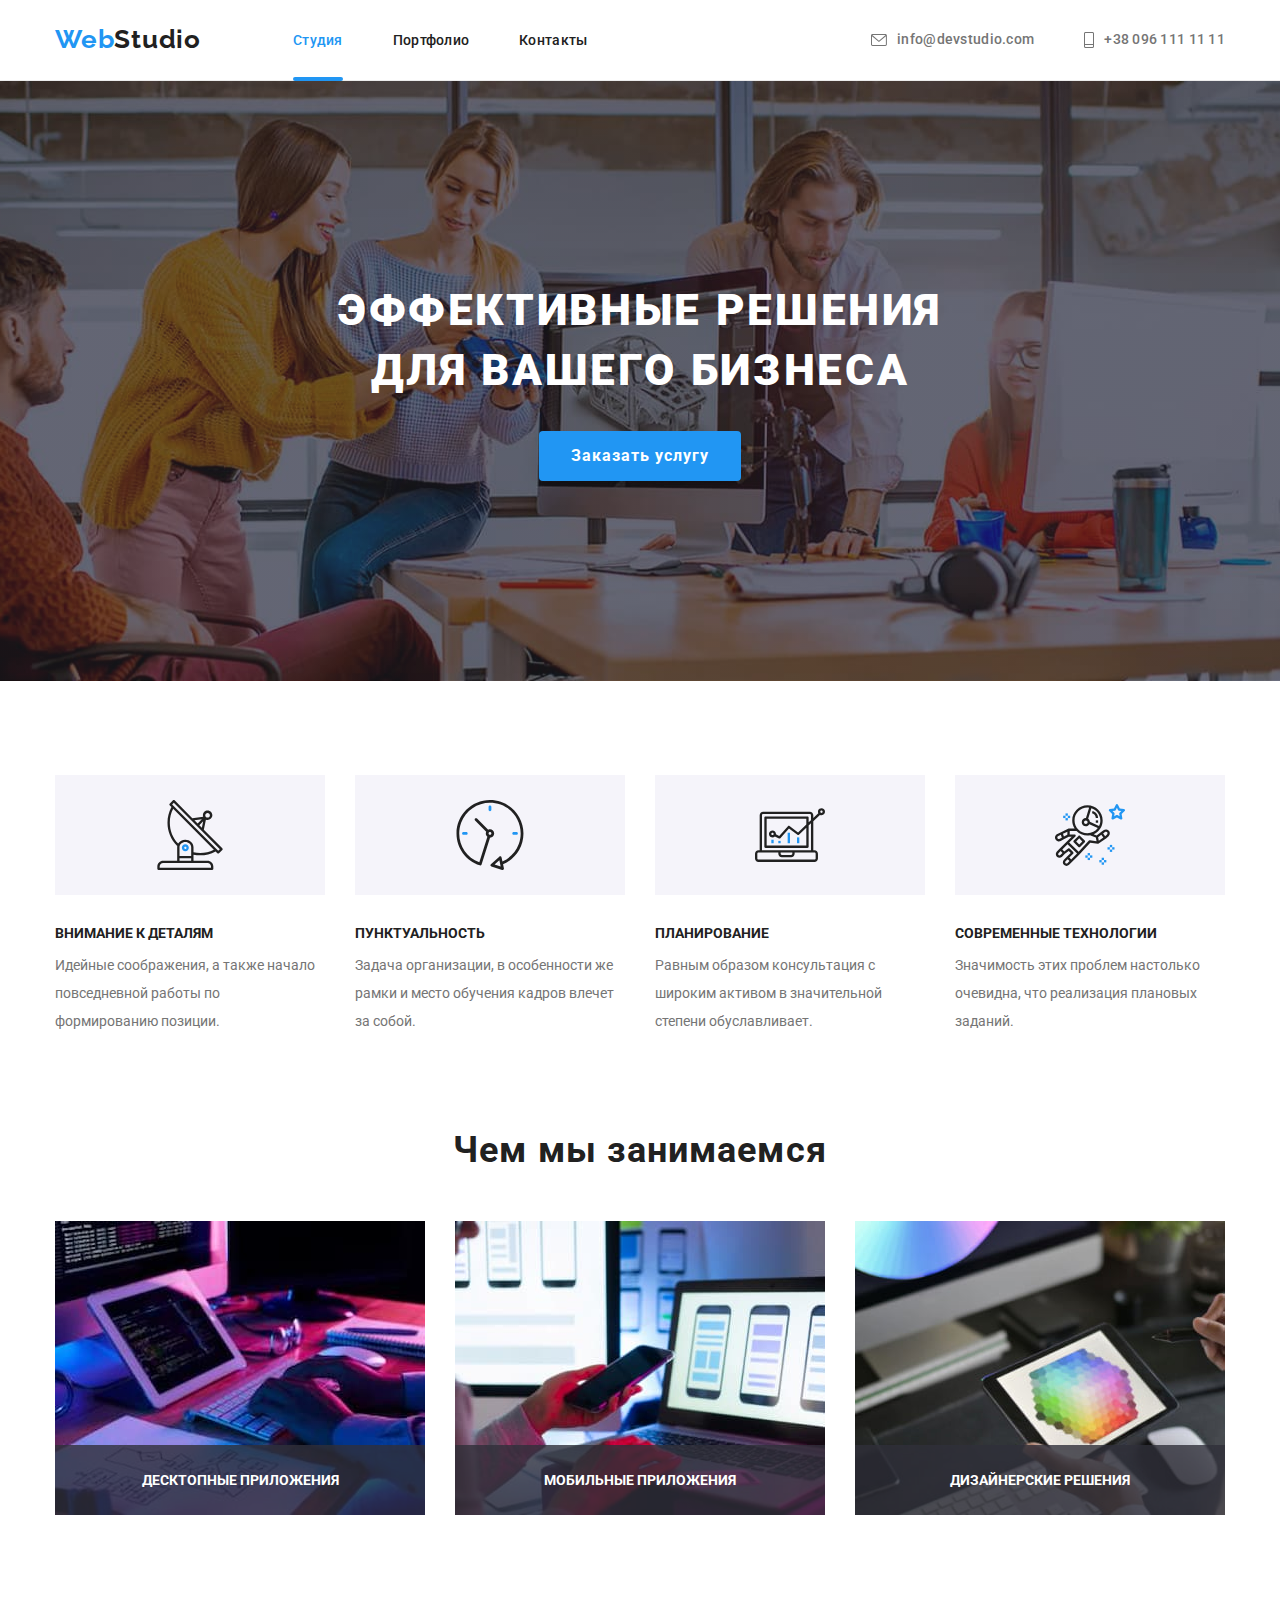
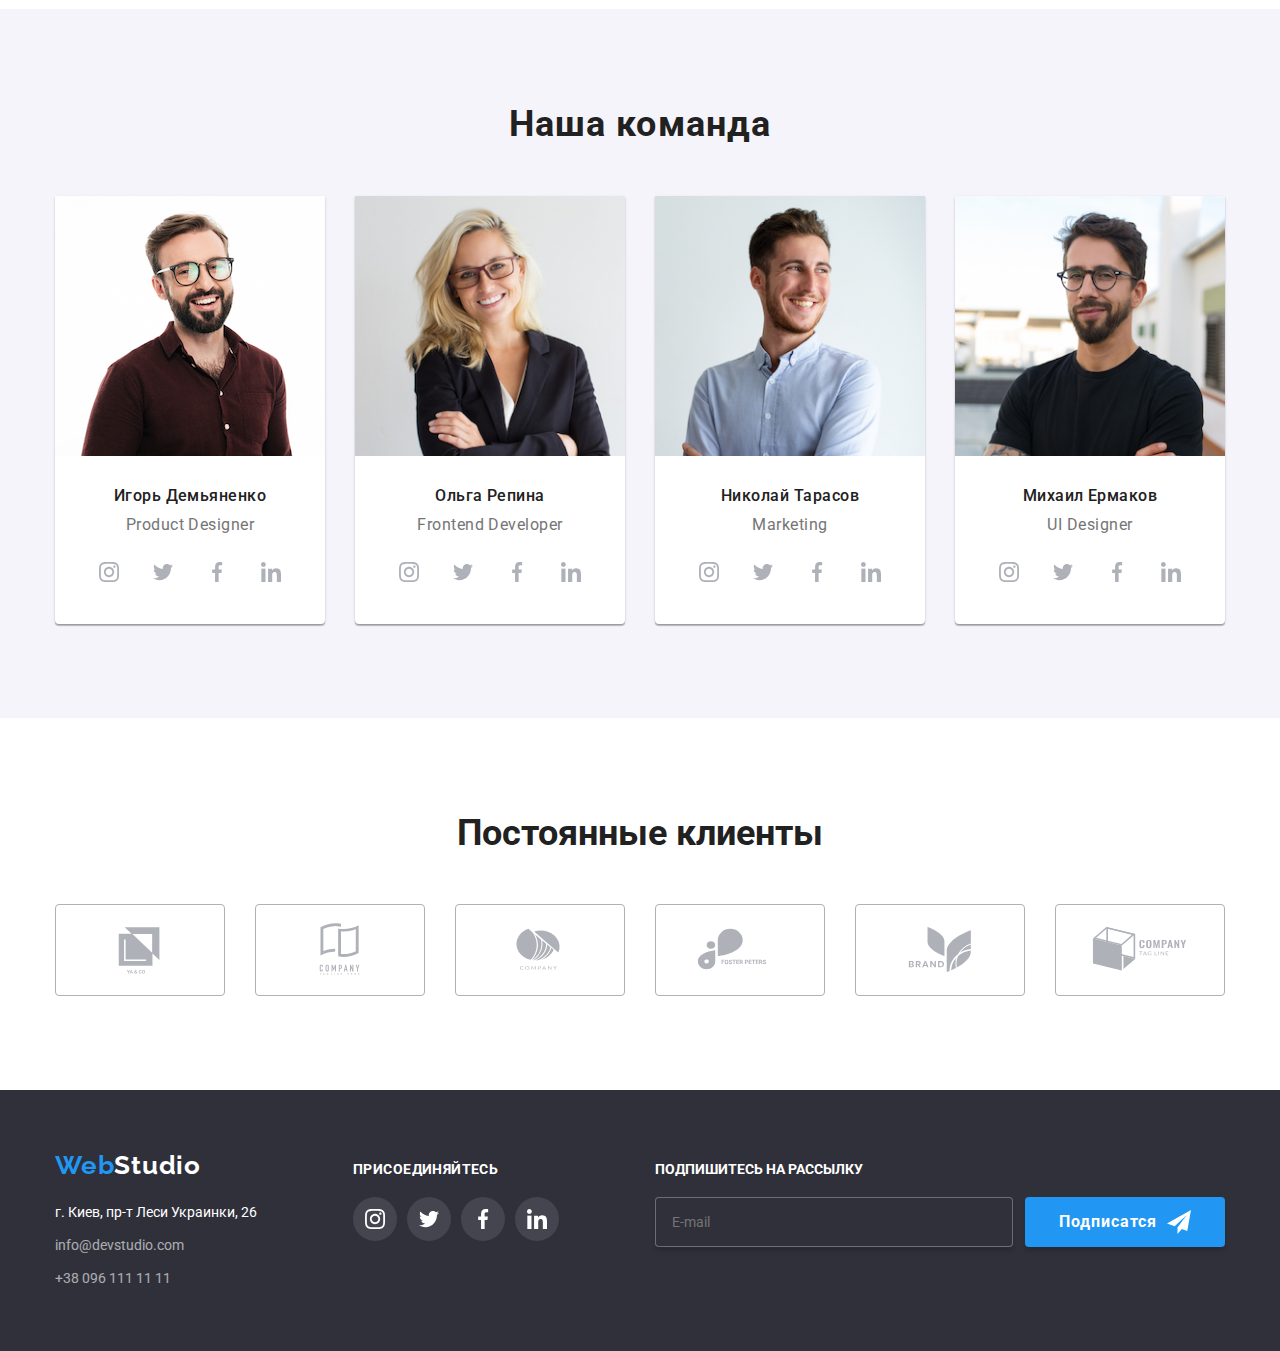
==== commit caa84349: "15.03.2022" ====
--- a/index.html
+++ b/index.html
@@ -27,7 +27,7 @@
         <div class="container main-nav">
             <nav class="navigation">
                 <a class="logo" href="./index.html">
-                    <span class="web">Web</span><span class="studio-black">Studio</span></a>
+                    Web<span class="studio-black">Studio</span></a>
                 <ul class="nav-links">
                     <li class="item"><a href="./index.html" class="nav-link current">Студия</a></li>
                     <li class="item"><a href="./portfolio.html" class="nav-link">Портфолио</a></li>
@@ -74,73 +74,7 @@
             </div>
         </section>
 
-        <div class="backdrop is-hidden" data-modal>
-            <div class="modal">
-                <button class="modal-close" data-modal-close>
-                    <svg class="close-button" width="11" height="11">
-                        <use href="./images/symbol-defs.svg#icon-close"></use>
-                    </svg>
-                </button>
-
-                <div class="modal-content">
-                    <span class="title">Оставьте свои данные, мы вам перезвоним</span>
-                    <form action="" class="modal-form">
-
-
-                        <div role="group">
-
-                            <span class="modal-label">Имя</span>
-                            <label class="modal-field"><input type="text" class="modal-input" name="name"
-                                    placeholder="">
-                                <svg class="form-icon" width="18" height="18">
-                                    <use href="/images/symbol-defs.svg#icon-person-black"></use>
-                                </svg>
-                            </label>
-
-                            <span class="modal-label">Телефон</span>
-                            <label class="modal-field"><input type="tel" class="modal-input" name="tel" placeholder="">
-                                <svg class="form-icon" width="18" height="18">
-                                    <use href="/images/symbol-defs.svg#icon-phone-black"></use>
-                                </svg>
-                            </label>
-
-                            <span class="modal-label">Почта</span>
-                            <label class="modal-field"><input type="email" class="modal-input" name="email"
-                                    placeholder="">
-                                <svg class="form-icon" width="18" height="18">
-                                    <use href="/images/symbol-defs.svg#icon-email-black"></use>
-                                </svg>
-                            </label>
-                            <span class="modal-label">Комментарий</span>
-                            <label class="modal-field"><textarea name="feedback" class="area" rows="5"
-                                    placeholder="Введите текст"></textarea>
-
-                            </label>
-
-                            <label class="checkbox-field">
-                                <input type="checkbox" name="agree" class="checkbox" value="agree">
-                                <span class="checkbox-icon"></span>
-                                <span class="checkbox-label">Соглашаюсь с рассылкой и принимаю Условия договора</span>
-                            </label>
-
-                            <button type="submit" class="submit-bottom">Отправить</button>
-
-
-                        </div>
-
-
-
-                    </form>
-
-
-
-
-
-                </div>
-
-
-            </div>
-        </div>
+
 
         <!-- Секция "Бенефиты" -->
 
@@ -453,102 +387,137 @@
 
 
 
-        <div class="container">
-
-
-            <div class="footer-block">
-
-                <div class="footer-block-1">
-                    <a class="logo logo-footer" href="">Web<spam class="studio-white">Studio</spam></a>
-                    <address class="adress">
-                        <ul class="adress-list">
-                            <li class="item"><a class="link" href="">г. Киев, пр-т Леси Украинки, 26</a></li>
-                            <li class="item"><a class="link opacity-60"
-                                    href="mailto:info@devstudio.com">info@devstudio.com</a></li>
-                            <li class="item"><a class="link opacity-60" href="tel:+380961111111">+38 096 111 11 11</a>
-                            </li>
-                        </ul>
-
-                    </address>
-                </div>
-
-
-
-                <div class="footer-social-network-block">
-                    <h2 class="footer-social-network-title">присоединяйтесь</h2>
-                    <ul class="footer-social-network-list">
-
-                        <li class="footer-social-network-item">
-                            <a href="" class="footer-social-network-link">
-                                <svg class="footer-social-network-icon" width="20" height="20">
-                                    <use href="./images/symbol-defs.svg#icon-instagram"></use>
-                                </svg>
-                            </a>
-                        </li>
-                        <li class="footer-social-network-item">
-                            <a href="" class="footer-social-network-link">
-                                <svg class="footer-social-network-icon" width="20" height="20">
-                                    <use href="./images/symbol-defs.svg#icon-twitter"></use>
-                                </svg>
-                            </a>
-                        </li>
-                        <li class="footer-social-network-item">
-                            <a href="" class="footer-social-network-link">
-                                <svg class="footer-social-network-icon" width="20" height="20">
-                                    <use href="./images/symbol-defs.svg#icon-facebook"></use>
-                                </svg>
-                            </a>
-                        </li>
-                        <li class="footer-social-network-item">
-                            <a href="" class="footer-social-network-link">
-                                <svg class="footer-social-network-icon" width="20" height="20">
-                                    <use href="./images/symbol-defs.svg#icon-linkedin"></use>
-                                </svg>
-                            </a>
+        <div class="container footer-block">
+
+            <div class="footer-block-1">
+                <a class="logo logo-footer" href="">Web<spam class="studio-white">Studio</spam></a>
+                <address class="adress">
+                    <ul class="adress-list">
+                        <li class="item"><a class="link" href="">г. Киев, пр-т Леси Украинки, 26</a></li>
+                        <li class="item"><a class="link opacity-60"
+                                href="mailto:info@devstudio.com">info@devstudio.com</a></li>
+                        <li class="item"><a class="link opacity-60" href="tel:+380961111111">+38 096 111 11 11</a>
                         </li>
                     </ul>
+
+                </address>
+            </div>
+
+
+
+            <div class="footer-social-network-block">
+                <h2 class="footer-social-network-title">присоединяйтесь</h2>
+                <ul class="footer-social-network-list">
+
+                    <li class="footer-social-network-item">
+                        <a href="" class="footer-social-network-link">
+                            <svg class="footer-social-network-icon" width="20" height="20">
+                                <use href="./images/symbol-defs.svg#icon-instagram"></use>
+                            </svg>
+                        </a>
+                    </li>
+                    <li class="footer-social-network-item">
+                        <a href="" class="footer-social-network-link">
+                            <svg class="footer-social-network-icon" width="20" height="20">
+                                <use href="./images/symbol-defs.svg#icon-twitter"></use>
+                            </svg>
+                        </a>
+                    </li>
+                    <li class="footer-social-network-item">
+                        <a href="" class="footer-social-network-link">
+                            <svg class="footer-social-network-icon" width="20" height="20">
+                                <use href="./images/symbol-defs.svg#icon-facebook"></use>
+                            </svg>
+                        </a>
+                    </li>
+                    <li class="footer-social-network-item">
+                        <a href="" class="footer-social-network-link">
+                            <svg class="footer-social-network-icon" width="20" height="20">
+                                <use href="./images/symbol-defs.svg#icon-linkedin"></use>
+                            </svg>
+                        </a>
+                    </li>
+                </ul>
+            </div>
+
+            <div class="footer-block-form">
+                <p class="footer-form-title">Подпишитесь на рассылку</p>
+                <form action="" class="footer-email-form">
+                    <input type="email" name="email" placeholder="E-mail" class="footer-email-input">
+                    <button type="submit" class="footer-email-button"><span class="text">Подписатся</span>
+                        <svg class="footer-email-icon" width="24" height="24">
+                            <use href="./images/symbol-defs.svg#icon-send"></use>
+                        </svg>
+                    </button>
+                </form>
+            </div>
+
+
+        </div>
+
+
+
+
+    </footer>
+
+    <div class="backdrop is-hidden" data-modal>
+        <div class="modal">
+            <button class="modal-close" data-modal-close>
+                <svg class="close-button" width="11" height="11">
+                    <use href="./images/symbol-defs.svg#icon-close"></use>
+                </svg>
+            </button>
+
+
+            <p class="modal-content-title">Оставьте свои данные, мы вам перезвоним</p>
+            <form action="" class="modal-form">
+
+
+                <label class="label" for="name">Имя</label>
+                <div class="user-name-div">
+                    <input type="text" class="modal-input" name="name" id="name" placeholder="">
+                    <svg class="form-icon" width="18" height="18">
+                        <use href="./images/symbol-defs.svg#icon-person-black"></use>
+                    </svg>
                 </div>
 
-                <div class="footer-block-form">
-                    <div class="footer-form-title">
-                        Подпишитесь на рассылку
-                    </div>
-                    <form action="" class="footer-email-form">
-                        <div role="group" class="footer-email-div">
-                            <label class="footer-email-label">
-                                <input type="email" name="email" placeholder="E-mail" class="footer-email-input">
-                                <button type="submit" class="footer-email-button"><span class="text">Подписатся</span>
-                                    <svg class="footer-email-icon" width="24" height="24">
-                                        <use href="/images/symbol-defs.svg#icon-send"></use>
-                                    </svg>
-                                </button>
-
-
-                            </label>
-
-
-
-
-                        </div>
-
-
-                    </form>
-
-
-
-
+                <label class="label" for="phone">Телефон</label>
+                <div class="user-name-div">
+                    <input type="tel" class="modal-input" name="phone" id="phone" placeholder="">
+                    <svg class="form-icon" width="18" height="18">
+                        <use href="./images/symbol-defs.svg#icon-phone-black"></use>
+                    </svg>
                 </div>
 
-
-            </div>
+                <label class="label" for="email">Почта</label>
+                <div class="user-name-div">
+                    <input type="email" class="modal-input" name="email" id="email" placeholder="">
+                    <svg class="form-icon" width="18" height="18">
+                        <use href="./images/symbol-defs.svg#icon-email-black"></use>
+                    </svg>
+                </div>
+
+
+
+                <label class="label" for="feedback-area">Комментарий</label>
+                <textarea name="feedback" class="area" rows="5" placeholder="Введите текст"
+                    id="feedback-area"></textarea>
+
+                <label class="checkbox-field">
+                    <input type="checkbox" name="agree" class="checkbox" value="yes">
+                    <span class="checkbox-icon"></span>
+                    <span class="checkbox-label">Соглашаюсь с рассылкой и принимаю <a class="contract-link"
+                            href="https://www.lipsum.com" target="_blank">Условия договора</a> </span>
+                </label>
+
+                <button type="submit" class="submit-bottom">Отправить</button>
+
+            </form>
 
 
         </div>
-
-
-
-
-    </footer>
+    </div>
+
     <script src="./js/modal.js"></script>
 </body>
 
--- a/css/styles.css
+++ b/css/styles.css
@@ -97,8 +97,9 @@
   width: 145px;
 }
 
-.web {
-  color: var(--accent-text-color);
+.logo:hover,
+.logo:focus {
+  outline-width: 0;
 }
 
 .studio-black {
@@ -142,6 +143,12 @@
   display: block;
   transition: color var(--standart-transition-time)
     var(--standart-transition-style);
+}
+
+.nav-link:hover,
+.nav-link:focus {
+  color: var(--accent-text-color);
+  outline-width: 0;
 }
 
 .current {
@@ -207,6 +214,7 @@
 .header-contacts .link:hover,
 .header-contacts .link:focus {
   color: var(--accent-text-color);
+  outline-width: 0;
 }
 
 .header-contacts .link:hover .header-contacts-icon,
@@ -324,6 +332,8 @@
 
 .close-button {
   fill: #212121;
+  transition: fill var(--standart-transition-time)
+    var(--standart-transition-style);
 }
 
 .modal-content {
@@ -333,23 +343,31 @@
   /* text-align: center; */
 }
 
-.modal-field {
-  position: relative;
-}
-
-.modal-content .title {
+.label {
+  display: inline-block;
+  /* display: inline-block; */
+  margin-bottom: 4px;
+}
+
+.modal-content-title {
   display: block;
   font-size: 20px;
   font-weight: 700;
   line-height: 1.17;
   color: var(--primary-text-color);
-  margin-bottom: 30px;
+  margin-bottom: 12px;
   text-align: center;
 }
 
+.user-name-div {
+  position: relative;
+  margin-bottom: 10px;
+}
+
 .modal-input {
+  /* position: relative; */
   padding: 12px 42px;
-  margin-bottom: 10px;
+
   width: 448px;
   height: 40px;
   border: 1px solid rgba(33, 33, 33, 0.2);
@@ -389,20 +407,13 @@
 .modal-input:focus {
   outline-width: 0;
   border-color: var(--accent-text-color);
-}
-
-.modal-label {
-  display: inline-block;
-  font-size: 12px;
-  font-weight: 400;
-  color: var(--secondary-text-color);
-  margin-bottom: 4px;
+  fill: var(--accent-text-color);
 }
 
 .form-icon {
   position: absolute;
-  top: 0;
-  left: 0;
+  top: 12px;
+  left: 6px;
 
   fill: var(--primary-text-color);
 
@@ -419,6 +430,7 @@
 .checkbox-field {
   display: flex;
   align-items: center;
+  justify-content: center;
   margin-bottom: 30px;
 }
 
@@ -431,6 +443,11 @@
   padding: 0;
   clip: rect(0 0 0 0);
   overflow: hidden;
+  /* display: none; */
+}
+
+.checkbox:focus + .checkbox-icon {
+  border: 2px solid var(--accent-text-color);
 }
 
 .checkbox-icon {
@@ -455,6 +472,12 @@
   border: 2px solid var(--accent-text-color);
 }
 
+.contract-link:visited,
+.contract-link:active,
+.contract-link:link {
+  color: var(--accent-text-color);
+}
+
 .submit-bottom {
   display: block;
   width: 200px;
@@ -731,10 +754,11 @@
 .footer-block {
   display: flex;
   align-items: baseline;
+  justify-content: space-between;
 }
 
 .footer-block-1 {
-  margin-right: 70px;
+  /* margin-right: 70px; */
 }
 
 .logo-footer {
@@ -811,12 +835,6 @@
 }
 
 .footer-block-form {
-  margin-left: 93px;
-}
-
-.footer-email-label {
-  display: flex;
-  /* align-items: center; */
 }
 
 .footer-form-title {
@@ -825,7 +843,6 @@
   text-transform: uppercase;
   line-height: 1.17;
   color: #ffffff;
-
   margin-bottom: 20px;
 }
 
@@ -857,6 +874,10 @@
   border-radius: 4px;
 }
 
+.footer-email-form {
+  display: flex;
+}
+
 .footer-email-form .text {
   font-size: 16px;
   font-weight: 700;
@@ -880,6 +901,7 @@
   display: flex;
   justify-content: center;
   margin-bottom: 50px;
+
   /* background-color: aquamarine; */
 }
 
@@ -921,19 +943,21 @@
 
 .work-sectors {
   display: flex;
-  justify-content: space-between;
   flex-wrap: wrap;
-  /* background-color: tomato; */
 }
 
 .work-sectors .item {
   margin-bottom: 30px;
   border: 1px solid #eeeeee;
-  /* background-color: #2196f3; */
+  margin-right: 27px;
 }
 
 .work-sectors .item:nth-child(n + 7) {
   margin-bottom: 0;
+}
+
+.work-sectors .item:nth-child(3n + 3) {
+  margin-right: 0;
 }
 
 .work-sectors .link {
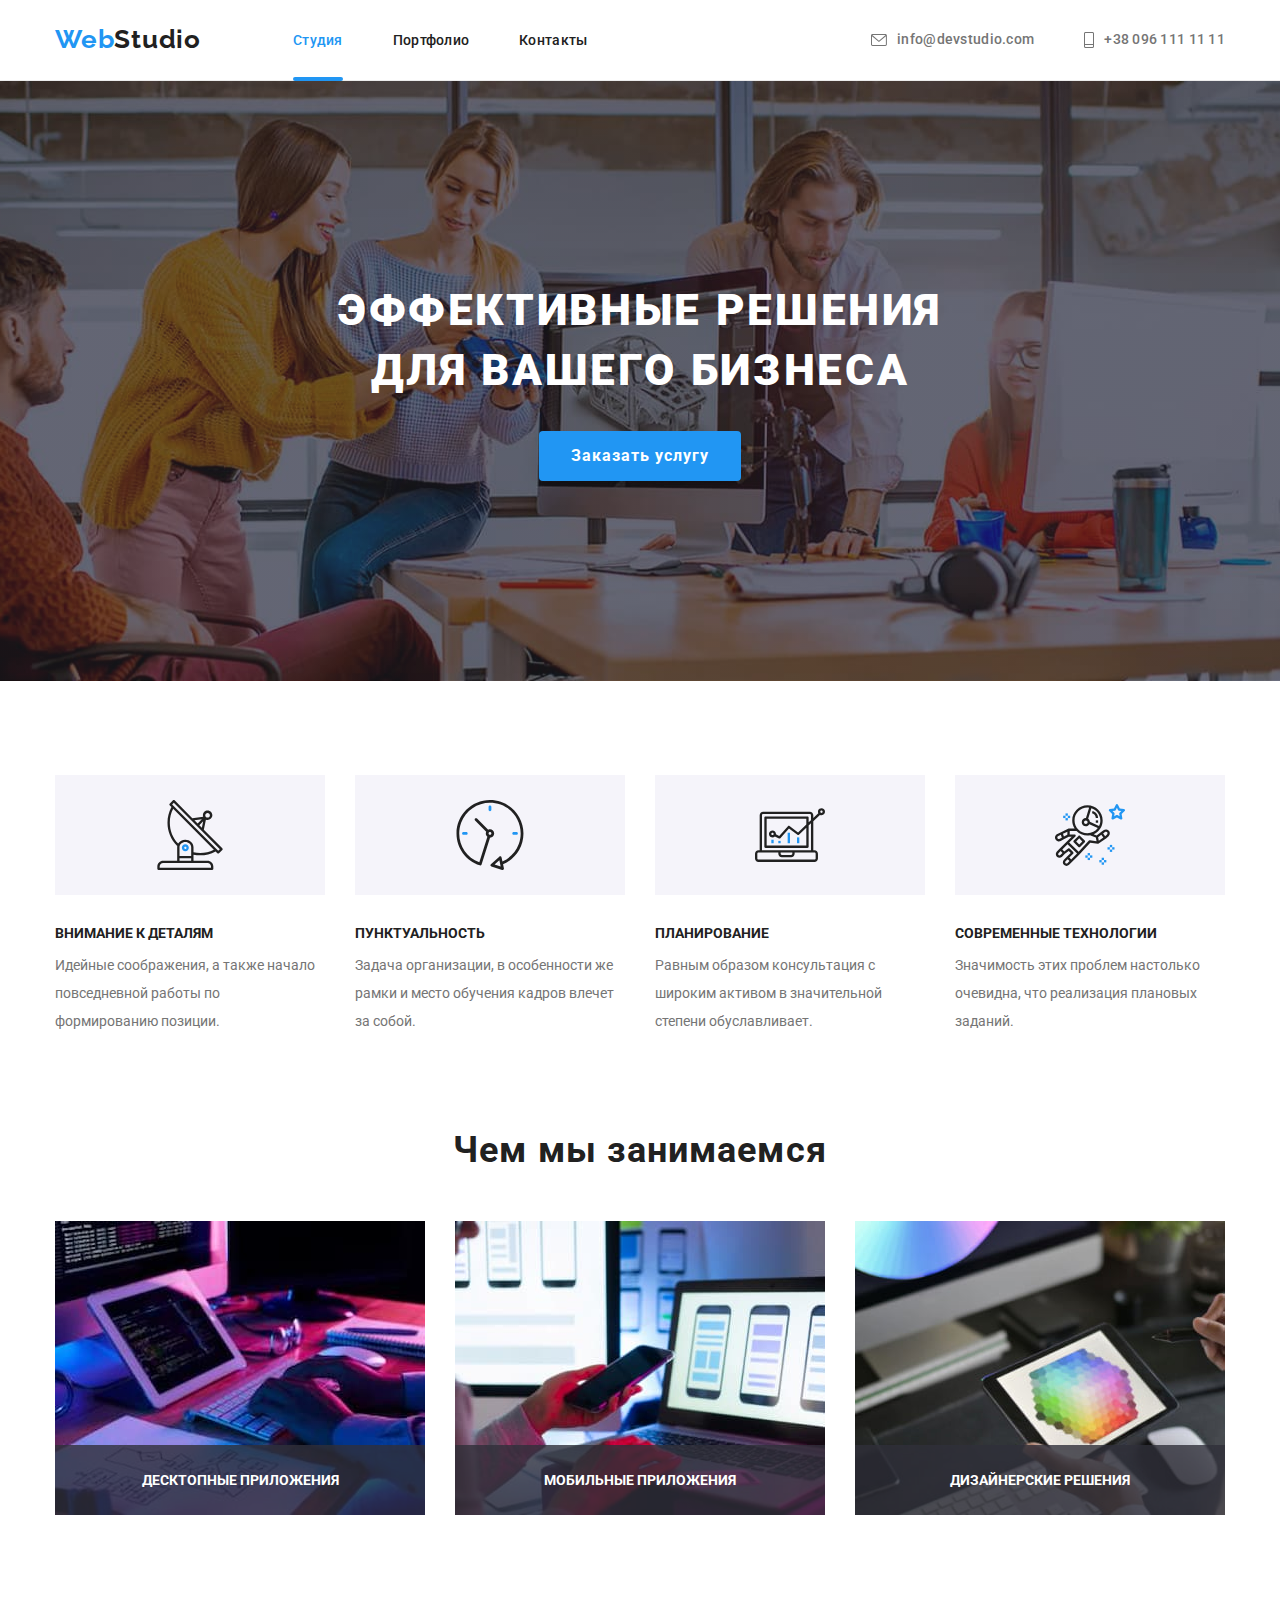
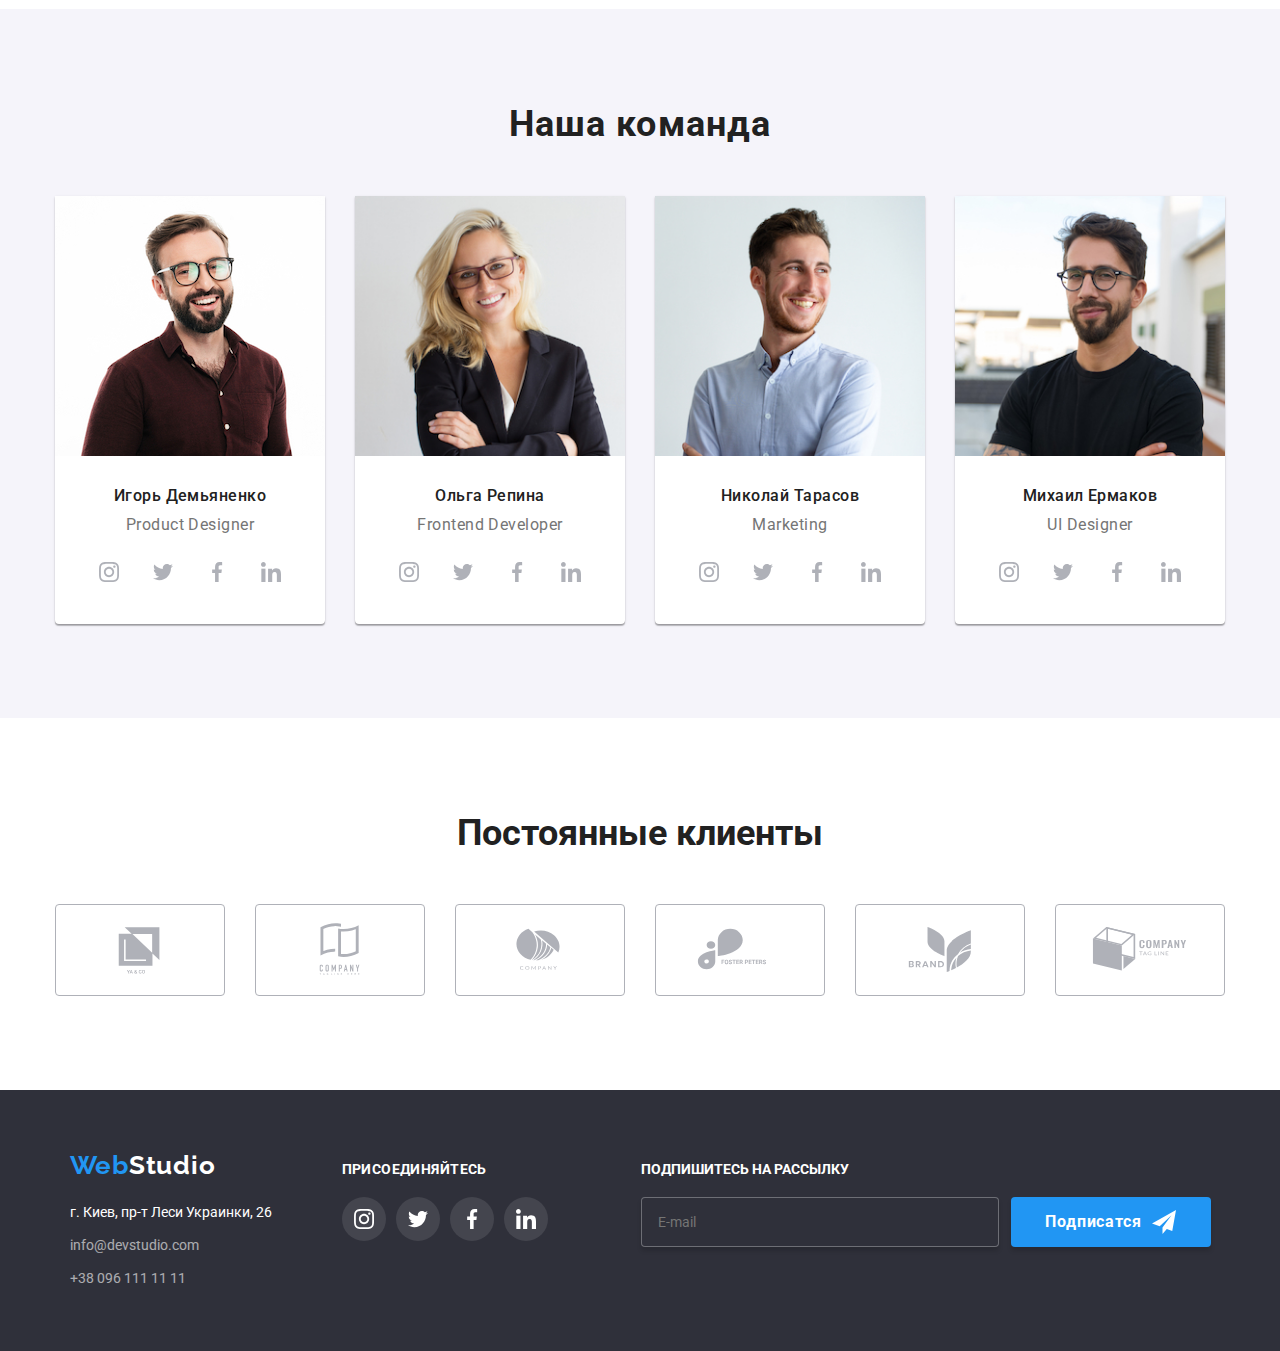
==== commit 4edb7f79: "17.03.2022" ====
--- a/index.html
+++ b/index.html
@@ -27,30 +27,29 @@
         <div class="container main-nav">
             <nav class="navigation">
                 <a class="logo" href="./index.html">
-                    Web<span class="studio-black">Studio</span></a>
+                    Web<span class="logo--studio-black">Studio</span></a>
                 <ul class="nav-links">
-                    <li class="item"><a href="./index.html" class="nav-link current">Студия</a></li>
-                    <li class="item"><a href="./portfolio.html" class="nav-link">Портфолио</a></li>
-                    <li class="item"><a href="" class="nav-link">Контакты</a></li>
+                    <li class="item"><a href="./index.html" class="nav-links__link nav-links__link--current">Студия</a>
+                    </li>
+                    <li class="item"><a href="./portfolio.html" class="nav-links__link">Портфолио</a></li>
+                    <li class="item"><a href="" class="nav-links__link">Контакты</a></li>
                 </ul>
             </nav>
 
 
             <ul class="header-contacts">
-                <li class="item">
-
-
-                    <a href="mailto:info@devstudio.com" class="link"><svg class="header-contacts-icon" width="16px"
-                            height="12px">
+                <li class="header-contacts__item">
+                    <a href="mailto:info@devstudio.com" class="header-contacts__link"><svg class="header-contacts__icon"
+                            width="16px" height="12px">
                             <use href="./images/symbol-defs.svg#icon-mail"></use>
                         </svg>
                         info@devstudio.com</a>
                 </li>
-                <li class="item">
-
-
-                    <a href="tel:+380961111111" class="link"><svg class="header-contacts-icon" width="10px"
-                            height="16px">
+                <li class="header-contacts__item">
+
+
+                    <a href="tel:+380961111111" class="header-contacts__link"><svg class="header-contacts__icon"
+                            width="10px" height="16px">
                             <use href="./images/symbol-defs.svg#icon-phone"></use>
                         </svg>
                         +38 096 111 11 11
@@ -69,8 +68,8 @@
 
         <section class="section hero">
             <div class="container">
-                <h1 class="title">Эффективные решения<br> для вашего бизнеса</h1>
-                <button type="button" class="button-hero" data-modal-open>Заказать услугу</button>
+                <h1 class="hero__title">Эффективные решения<br> для вашего бизнеса</h1>
+                <button type="button" class="hero__button" data-modal-open>Заказать услугу</button>
             </div>
         </section>
 
@@ -80,47 +79,50 @@
 
         <section class="section benefits">
             <div class="container">
-                <ul class="list">
-                    <li class="item">
-                        <div class="benefits-icon-area">
-                            <svg class="benefits-icon">
+                <ul class="benefits__list">
+                    <li class="benefits__item">
+                        <div class="benefits__icon-area">
+                            <svg class="benefits__icon">
                                 <use href="./images/symbol-defs.svg#icon-antenna"></use>
                             </svg>
                         </div>
-                        <h3 class="title">Внимание к деталям</h3>
-                        <p class="text">Идейные соображения, а также начало повседневной работы по формированию позиции.
+                        <h3 class="benefits__title">Внимание к деталям</h3>
+                        <p class="benefits__text">Идейные соображения, а также начало повседневной работы по
+                            формированию позиции.
                         </p>
                     </li>
-                    <li class="item">
-                        <div class="benefits-icon-area">
-                            <svg class="benefits-icon">
+                    <li class="benefits__item">
+                        <div class="benefits__icon-area">
+                            <svg class="benefits__icon">
                                 <use href="./images/symbol-defs.svg#icon-clock"></use>
                             </svg>
                         </div>
-                        <h3 class="title">Пунктуальность</h3>
-                        <p class="text">Задача организации, в особенности же рамки и место обучения кадров влечет за
+                        <h3 class="benefits__title">Пунктуальность</h3>
+                        <p class="benefits__text">Задача организации, в особенности же рамки и место обучения кадров
+                            влечет за
                             собой.
                         </p>
                     </li>
-                    <li class="item">
-                        <div class="benefits-icon-area">
-                            <svg class="benefits-icon">
+                    <li class="benefits__item">
+                        <div class="benefits__icon-area">
+                            <svg class="benefits__icon">
                                 <use href="./images/symbol-defs.svg#icon-diagram"></use>
                             </svg>
                         </div>
-                        <h3 class="title">Планирование</h3>
-                        <p class="text">Равным образом консультация с широким активом в значительной степени
+                        <h3 class="benefits__title">Планирование</h3>
+                        <p class="benefits__text">Равным образом консультация с широким активом в значительной степени
                             обуславливает.
                         </p>
                     </li>
-                    <li class="item">
-                        <div class="benefits-icon-area">
-                            <svg class="benefits-icon">
+                    <li class="benefits__item">
+                        <div class="benefits__icon-area">
+                            <svg class="benefits__icon">
                                 <use href="./images/symbol-defs.svg#icon-astronaut"></use>
                             </svg>
                         </div>
-                        <h3 class="title">Современные технологии</h3>
-                        <p class="text">Значимость этих проблем настолько очевидна, что реализация плановых заданий.
+                        <h3 class="benefits__title">Современные технологии</h3>
+                        <p class="benefits__text">Значимость этих проблем настолько очевидна, что реализация плановых
+                            заданий.
                         </p>
                     </li>
                 </ul>
@@ -132,26 +134,26 @@
         <!--Секция "Чем мы занимаемся"-->
         <section class="section images-samples">
             <div class="container">
-                <h2 class="title">Чем мы занимаемся</h2>
-                <ul class="list">
-                    <li class="item">
-                        <div class="thumb">
-                            <img class="image" src="./images/index/img.jpg" alt="Картинка" width="370">
-                            <div class="text">Десктопные приложения</div>
-                        </div>
-                    </li>
-                    <li class="item">
-                        <div class="thumb"><img class="image" src="./images/index/img-1.jpg" alt="Еще одна картинка"
-                                width="370">
-                            <div class="text">Мобильные приложения</div>
-
-                        </div>
-                    </li>
-                    <li class="item">
-                        <div class="thumb">
-                            <img class="image" src="./images/index/img-2.jpg" alt="Еще одна и еще одна картинка"
-                                width="370">
-                            <div class="text">Дизайнерские решения</div>
+                <h2 class="images-samples__title">Чем мы занимаемся</h2>
+                <ul class="images-samples__list">
+                    <li class="images-samples__item">
+                        <div class="images-samples__thumb">
+                            <img class="images-samples__image" src="./images/index/img.jpg" alt="Картинка" width="370">
+                            <div class="images-samples__text">Десктопные приложения</div>
+                        </div>
+                    </li>
+                    <li class="images-samples__item">
+                        <div class="images-samples__thumb"><img class="images-samples__image"
+                                src="./images/index/img-1.jpg" alt="Еще одна картинка" width="370">
+                            <div class="images-samples__text">Мобильные приложения</div>
+
+                        </div>
+                    </li>
+                    <li class="images-samples__item">
+                        <div class="images-samples__thumb">
+                            <img class="images-samples__image" src="./images/index/img-2.jpg"
+                                alt="Еще одна и еще одна картинка" width="370">
+                            <div class="images-samples__text">Дизайнерские решения</div>
                         </div>
                     </li>
                 </ul>
@@ -161,39 +163,78 @@
         <!--Секция "Команда молодости нашей"-->
         <section class="section our-team">
             <div class="container">
-                <h2 class="section-header-team">Наша команда</h2>
-                <ul class="list">
-                    <li class="item"><img class="image" src="./images/index/member-1.jpg" alt="Член команды №1"
+                <h2 class="our-team__section-header">Наша команда</h2>
+                <ul class="our-team__list">
+                    <li class="our-team__item"><img class="our-team__image" src="./images/index/member-1.jpg"
+                            alt="Член команды №1" width="270">
+                        <div class="padding-30">
+                            <h3 class="padding-30__header">Игорь Демьяненко</h3>
+                            <p class="padding-30__text">Product Designer</p>
+
+                            <ul class="social-media__list">
+                                <li class="social-media__item">
+                                    <a href="" class="social-media__link">
+                                        <svg class="social-media__icon" width="20" height="20">
+                                            <use href="./images/symbol-defs.svg#icon-instagram"></use>
+                                        </svg>
+                                    </a>
+                                </li>
+                                <li class="social-media__item">
+                                    <a href="" class="social-media__link">
+                                        <svg class="social-media__icon" width="20" height="20">
+                                            <use href="./images/symbol-defs.svg#icon-twitter"></use>
+                                        </svg>
+                                    </a>
+                                </li>
+                                <li class="social-media__item">
+                                    <a href="" class="social-media__link">
+                                        <svg class="social-media__icon" width="20" height="20">
+                                            <use href="./images/symbol-defs.svg#icon-facebook"></use>
+                                        </svg>
+                                    </a>
+                                </li>
+                                <li class="social-media__item">
+                                    <a href="" class="social-media__link">
+                                        <svg class="social-media__icon" width="20" height="20">
+                                            <use href="./images/symbol-defs.svg#icon-linkedin"></use>
+                                        </svg>
+                                    </a>
+                                </li>
+                            </ul>
+                        </div>
+                    </li>
+                    <li class="our-team__item">
+                        <img class="our-team__image" src="./images/index/member-2.jpg" alt="Член команды №2"
                             width="270">
                         <div class="padding-30">
-                            <h3 class="header">Игорь Демьяненко</h3>
-                            <p class="text">Product Designer</p>
-
-                            <ul class="social-media-list">
-                                <li class="social-media-item">
-                                    <a href="" class="social-media-link">
-                                        <svg class="social-media-icon" width="20" height="20">
+                            <h3 class="padding-30__header">Ольга Репина</h3>
+                            <p class="padding-30__text">Frontend Developer</p>
+
+                            <ul class="social-media__list">
+                                <li class="social-media__item">
+                                    <a href="" class="social-media__link">
+                                        <svg class="social-media__icon" width="20" height="20">
                                             <use href="./images/symbol-defs.svg#icon-instagram"></use>
                                         </svg>
                                     </a>
                                 </li>
-                                <li class="social-media-item">
-                                    <a href="" class="social-media-link">
-                                        <svg class="social-media-icon" width="20" height="20">
+                                <li class="social-media__item">
+                                    <a href="" class="social-media__link">
+                                        <svg class="social-media__icon" width="20" height="20">
                                             <use href="./images/symbol-defs.svg#icon-twitter"></use>
                                         </svg>
                                     </a>
                                 </li>
-                                <li class="social-media-item">
-                                    <a href="" class="social-media-link">
-                                        <svg class="social-media-icon" width="20" height="20">
+                                <li class="social-media__item">
+                                    <a href="" class="social-media__link">
+                                        <svg class="social-media__icon" width="20" height="20">
                                             <use href="./images/symbol-defs.svg#icon-facebook"></use>
                                         </svg>
                                     </a>
                                 </li>
-                                <li class="social-media-item">
-                                    <a href="" class="social-media-link">
-                                        <svg class="social-media-icon" width="20" height="20">
+                                <li class="social-media__item">
+                                    <a href="" class="social-media__link">
+                                        <svg class="social-media__icon" width="20" height="20">
                                             <use href="./images/symbol-defs.svg#icon-linkedin"></use>
                                         </svg>
                                     </a>
@@ -201,114 +242,78 @@
                             </ul>
                         </div>
                     </li>
-                    <li class="item">
-                        <img class="image" src="./images/index/member-2.jpg" alt="Член команды №2" width="270">
+                    <li class="our-team__item">
+                        <img class="our-team__image" src="./images/index/member-3.jpg" alt="Член команды №3"
+                            width="270">
                         <div class="padding-30">
-                            <h3 class="header">Ольга Репина</h3>
-                            <p class="text">Frontend Developer</p>
-
-                            <ul class="social-media-list">
-                                <li class="social-media-item">
-                                    <a href="" class="social-media-link">
-                                        <svg class="social-media-icon" width="20" height="20">
+                            <h3 class="padding-30__header">Николай Тарасов</h3>
+                            <p class="padding-30__text">Marketing</p>
+
+                            <ul class="social-media__list">
+                                <li class="social-media__item">
+                                    <a href="" class="social-media__link">
+                                        <svg class="social-media__icon" width="20" height="20">
                                             <use href="./images/symbol-defs.svg#icon-instagram"></use>
                                         </svg>
                                     </a>
                                 </li>
-                                <li class="social-media-item">
-                                    <a href="" class="social-media-link">
-                                        <svg class="social-media-icon" width="20" height="20">
+                                <li class="social-media__item">
+                                    <a href="" class="social-media__link">
+                                        <svg class="social-media__icon" width="20" height="20">
                                             <use href="./images/symbol-defs.svg#icon-twitter"></use>
                                         </svg>
                                     </a>
                                 </li>
-                                <li class="social-media-item">
-                                    <a href="" class="social-media-link">
-                                        <svg class="social-media-icon" width="20" height="20">
+                                <li class="social-media__item">
+                                    <a href="" class="social-media__link">
+                                        <svg class="social-media__icon" width="20" height="20">
                                             <use href="./images/symbol-defs.svg#icon-facebook"></use>
                                         </svg>
                                     </a>
                                 </li>
-                                <li class="social-media-item">
-                                    <a href="" class="social-media-link">
-                                        <svg class="social-media-icon" width="20" height="20">
+                                <li class="social-media__item">
+                                    <a href="" class="social-media__link">
+                                        <svg class="social-media__icon" width="20" height="20">
                                             <use href="./images/symbol-defs.svg#icon-linkedin"></use>
                                         </svg>
                                     </a>
                                 </li>
                             </ul>
                         </div>
-                    </li>
-                    <li class="item">
-                        <img class="image" src="./images/index/member-3.jpg" alt="Член команды №3" width="270">
+
+                    </li>
+                    <li class="our-team__item">
+                        <img class="our-team__image" src="./images/index/member-4.jpg" alt="Член команды №4"
+                            width="270">
                         <div class="padding-30">
-                            <h3 class="header">Николай Тарасов</h3>
-                            <p class="text">Marketing</p>
-
-                            <ul class="social-media-list">
-                                <li class="social-media-item">
-                                    <a href="" class="social-media-link">
-                                        <svg class="social-media-icon" width="20" height="20">
+                            <h3 class="padding-30__header">Михаил Ермаков</h3>
+                            <p class="padding-30__text">UI Designer</p>
+
+                            <ul class="social-media__list">
+                                <li class="social-media__item">
+                                    <a href="" class="social-media__link">
+                                        <svg class="social-media__icon" width="20" height="20">
                                             <use href="./images/symbol-defs.svg#icon-instagram"></use>
                                         </svg>
                                     </a>
                                 </li>
-                                <li class="social-media-item">
-                                    <a href="" class="social-media-link">
-                                        <svg class="social-media-icon" width="20" height="20">
+                                <li class="social-media__item">
+                                    <a href="" class="social-media__link">
+                                        <svg class="social-media__icon" width="20" height="20">
                                             <use href="./images/symbol-defs.svg#icon-twitter"></use>
                                         </svg>
                                     </a>
                                 </li>
-                                <li class="social-media-item">
-                                    <a href="" class="social-media-link">
-                                        <svg class="social-media-icon" width="20" height="20">
+                                <li class="social-media__item">
+                                    <a href="" class="social-media__link">
+                                        <svg class="social-media__icon" width="20" height="20">
                                             <use href="./images/symbol-defs.svg#icon-facebook"></use>
                                         </svg>
                                     </a>
                                 </li>
-                                <li class="social-media-item">
-                                    <a href="" class="social-media-link">
-                                        <svg class="social-media-icon" width="20" height="20">
-                                            <use href="./images/symbol-defs.svg#icon-linkedin"></use>
-                                        </svg>
-                                    </a>
-                                </li>
-                            </ul>
-                        </div>
-
-                    </li>
-                    <li class="item">
-                        <img class="image" src="./images/index/member-4.jpg" alt="Член команды №4" width="270">
-                        <div class="padding-30">
-                            <h3 class="header">Михаил Ермаков</h3>
-                            <p class="text">UI Designer</p>
-
-                            <ul class="social-media-list">
-                                <li class="social-media-item">
-                                    <a href="" class="social-media-link">
-                                        <svg class="social-media-icon" width="20" height="20">
-                                            <use href="./images/symbol-defs.svg#icon-instagram"></use>
-                                        </svg>
-                                    </a>
-                                </li>
-                                <li class="social-media-item">
-                                    <a href="" class="social-media-link">
-                                        <svg class="social-media-icon" width="20" height="20">
-                                            <use href="./images/symbol-defs.svg#icon-twitter"></use>
-                                        </svg>
-                                    </a>
-                                </li>
-                                <li class="social-media-item">
-                                    <a href="" class="social-media-link">
-                                        <svg class="social-media-icon" width="20" height="20">
-                                            <use href="./images/symbol-defs.svg#icon-facebook"></use>
-                                        </svg>
-                                    </a>
-                                </li>
-                                <li class="social-media-item">
-                                    <a href="" class="social-media-link">
-                                        <svg class="social-media-icon" width="20" height="20">
+                                <li class="social-media__item">
+                                    <a href="" class="social-media__link">
+                                        <svg class="social-media__icon" width="20" height="20">
                                             <use href="./images/symbol-defs.svg#icon-linkedin"></use>
                                         </svg>
                                     </a>
@@ -323,47 +328,47 @@
 
         <section class="section partners">
             <div class="container">
-                <h2 class="permanent-partners-list-header">Постоянные клиенты</h2>
-
-                <ul class="permanent-partners-list">
-                    <li class="permanent-partners-item">
-                        <a href="" class="permanent-partners-link">
-                            <svg class="permanent-partners-icon" height="60px" width="106px">
+                <h2 class="partners__list-header">Постоянные клиенты</h2>
+
+                <ul class="partners__list">
+                    <li class="partners__item">
+                        <a href="" class="partners__link">
+                            <svg class="partners__icon" height="60px" width="106px">
                                 <use href="./images/symbol-defs.svg#icon-logo-1"></use>
                             </svg>
                         </a>
                     </li>
-                    <li class="permanent-partners-item">
-                        <a href="" class="permanent-partners-link">
-                            <svg class="permanent-partners-icon" height="60px" width="106px">
+                    <li class="partners__item">
+                        <a href="" class="partners__link">
+                            <svg class="partners__icon" height="60px" width="106px">
                                 <use href="./images/symbol-defs.svg#icon-logo-2"></use>
                             </svg>
                         </a>
                     </li>
-                    <li class="permanent-partners-item">
-                        <a href="" class="permanent-partners-link">
-                            <svg class="permanent-partners-icon" height="60px" width="106px">
+                    <li class="partners__item">
+                        <a href="" class="partners__link">
+                            <svg class="partners__icon" height="60px" width="106px">
                                 <use href="./images/symbol-defs.svg#icon-logo-3"></use>
                             </svg>
                         </a>
                     </li>
-                    <li class="permanent-partners-item">
-                        <a href="" class="permanent-partners-link">
-                            <svg class="permanent-partners-icon" height="60px" width="106px">
+                    <li class="partners__item">
+                        <a href="" class="partners__link">
+                            <svg class="partners__icon" height="60px" width="106px">
                                 <use href="./images/symbol-defs.svg#icon-logo-4"></use>
                             </svg>
                         </a>
                     </li>
-                    <li class="permanent-partners-item">
-                        <a href="" class="permanent-partners-link">
-                            <svg class="permanent-partners-icon" height="60px" width="106px">
+                    <li class="partners__item">
+                        <a href="" class="partners__link">
+                            <svg class="partners__icon" height="60px" width="106px">
                                 <use href="./images/symbol-defs.svg#icon-logo-5"></use>
                             </svg>
                         </a>
                     </li>
-                    <li class="permanent-partners-item">
-                        <a href="" class="permanent-partners-link">
-                            <svg class="permanent-partners-icon" height="60px" width="106px">
+                    <li class="partners__item">
+                        <a href="" class="partners__link">
+                            <svg class="partners__icon" height="60px" width="106px">
                                 <use href="./images/symbol-defs.svg#icon-logo-6"></use>
                             </svg>
                         </a>
@@ -389,14 +394,14 @@
 
         <div class="container footer-block">
 
-            <div class="footer-block-1">
+            <div class="footer-block__1">
                 <a class="logo logo-footer" href="">Web<spam class="studio-white">Studio</spam></a>
                 <address class="adress">
-                    <ul class="adress-list">
-                        <li class="item"><a class="link" href="">г. Киев, пр-т Леси Украинки, 26</a></li>
-                        <li class="item"><a class="link opacity-60"
+                    <ul class="adress__list">
+                        <li class="adress__item"><a class="adress__link" href="">г. Киев, пр-т Леси Украинки, 26</a></li>
+                        <li class="adress__item"><a class="adress__link opacity-60"
                                 href="mailto:info@devstudio.com">info@devstudio.com</a></li>
-                        <li class="item"><a class="link opacity-60" href="tel:+380961111111">+38 096 111 11 11</a>
+                        <li class="adress__item"><a class="adress__link opacity-60" href="tel:+380961111111">+38 096 111 11 11</a>
                         </li>
                     </ul>
 
@@ -405,34 +410,34 @@
 
 
 
-            <div class="footer-social-network-block">
-                <h2 class="footer-social-network-title">присоединяйтесь</h2>
-                <ul class="footer-social-network-list">
-
-                    <li class="footer-social-network-item">
-                        <a href="" class="footer-social-network-link">
-                            <svg class="footer-social-network-icon" width="20" height="20">
+            <div class="social-media__block--footer">
+                <h2 class="social-media__title--footer">присоединяйтесь</h2>
+                <ul class="social-media__list--footer">
+
+                    <li class="social-media__item--footer">
+                        <a href="" class="social-media__link--footer">
+                            <svg class="social-media__icon--footer" width="20" height="20">
                                 <use href="./images/symbol-defs.svg#icon-instagram"></use>
                             </svg>
                         </a>
                     </li>
-                    <li class="footer-social-network-item">
-                        <a href="" class="footer-social-network-link">
-                            <svg class="footer-social-network-icon" width="20" height="20">
+                    <li class="social-media__item--footer">
+                        <a href="" class="social-media__link--footer">
+                            <svg class="social-media__icon--footer" width="20" height="20">
                                 <use href="./images/symbol-defs.svg#icon-twitter"></use>
                             </svg>
                         </a>
                     </li>
-                    <li class="footer-social-network-item">
-                        <a href="" class="footer-social-network-link">
-                            <svg class="footer-social-network-icon" width="20" height="20">
+                    <li class="social-media__item--footer">
+                        <a href="" class="social-media__link--footer">
+                            <svg class="social-media__icon--footer" width="20" height="20">
                                 <use href="./images/symbol-defs.svg#icon-facebook"></use>
                             </svg>
                         </a>
                     </li>
-                    <li class="footer-social-network-item">
-                        <a href="" class="footer-social-network-link">
-                            <svg class="footer-social-network-icon" width="20" height="20">
+                    <li class="social-media__item--footer">
+                        <a href="" class="social-media__link--footer">
+                            <svg class="social-media__icon--footer" width="20" height="20">
                                 <use href="./images/symbol-defs.svg#icon-linkedin"></use>
                             </svg>
                         </a>
@@ -440,12 +445,12 @@
                 </ul>
             </div>
 
-            <div class="footer-block-form">
-                <p class="footer-form-title">Подпишитесь на рассылку</p>
-                <form action="" class="footer-email-form">
-                    <input type="email" name="email" placeholder="E-mail" class="footer-email-input">
-                    <button type="submit" class="footer-email-button"><span class="text">Подписатся</span>
-                        <svg class="footer-email-icon" width="24" height="24">
+            <div class="footer-block__form">
+                <p class="footer-form__title">Подпишитесь на рассылку</p>
+                <form class="footer-email__form">
+                    <input type="email" name="email" placeholder="E-mail" class="footer-email__input">
+                    <button type="submit" class="footer-email__button"><span class="footer-email__text">Подписатся</span>
+                        <svg class="footer-email__icon" width="24" height="24">
                             <use href="./images/symbol-defs.svg#icon-send"></use>
                         </svg>
                     </button>
@@ -462,55 +467,59 @@
 
     <div class="backdrop is-hidden" data-modal>
         <div class="modal">
-            <button class="modal-close" data-modal-close>
-                <svg class="close-button" width="11" height="11">
+            <button class="modal__close-button" data-modal-close>
+                <svg class="modal__close-icon" width="11" height="11">
                     <use href="./images/symbol-defs.svg#icon-close"></use>
                 </svg>
             </button>
 
 
-            <p class="modal-content-title">Оставьте свои данные, мы вам перезвоним</p>
-            <form action="" class="modal-form">
-
-
-                <label class="label" for="name">Имя</label>
+            
+
+
+            <form class="form">
+                <p class="form__title">Оставьте свои данные, мы вам перезвоним</p>
+
+                <label class="form__label" for="name">Имя</label>
                 <div class="user-name-div">
-                    <input type="text" class="modal-input" name="name" id="name" placeholder="">
-                    <svg class="form-icon" width="18" height="18">
+                    <input type="text" class="form__input" name="name" id="name" placeholder="">
+                    <svg class="form__icon" width="18" height="18">
                         <use href="./images/symbol-defs.svg#icon-person-black"></use>
                     </svg>
                 </div>
 
-                <label class="label" for="phone">Телефон</label>
+                <label class="form__label" for="phone">Телефон</label>
                 <div class="user-name-div">
-                    <input type="tel" class="modal-input" name="phone" id="phone" placeholder="">
-                    <svg class="form-icon" width="18" height="18">
+                    <input type="tel" class="form__input" name="phone" id="phone" placeholder="">
+                    <svg class="form__icon" width="18" height="18">
                         <use href="./images/symbol-defs.svg#icon-phone-black"></use>
                     </svg>
                 </div>
 
-                <label class="label" for="email">Почта</label>
+                <label class="form__label" for="email">Почта</label>
                 <div class="user-name-div">
-                    <input type="email" class="modal-input" name="email" id="email" placeholder="">
-                    <svg class="form-icon" width="18" height="18">
+                    <input type="email" class="form__input" name="email" id="email" placeholder="">
+                    <svg class="form__icon" width="18" height="18">
                         <use href="./images/symbol-defs.svg#icon-email-black"></use>
                     </svg>
                 </div>
 
 
 
-                <label class="label" for="feedback-area">Комментарий</label>
-                <textarea name="feedback" class="area" rows="5" placeholder="Введите текст"
+                <label class="form__label" for="feedback-area">Комментарий</label>
+                <textarea name="feedback" class="form__area" rows="5" placeholder="Введите текст"
                     id="feedback-area"></textarea>
 
-                <label class="checkbox-field">
-                    <input type="checkbox" name="agree" class="checkbox" value="yes">
-                    <span class="checkbox-icon"></span>
-                    <span class="checkbox-label">Соглашаюсь с рассылкой и принимаю <a class="contract-link"
+
+
+                <label class="form__checkbox-field">
+                    <input type="checkbox" name="agree" class="form__checkbox-input" value="yes">
+                    <span class="form__checkbox-icon"></span>
+                    <span class="form__checkbox-label">Соглашаюсь с рассылкой и принимаю <a class="form__contract-link"
                             href="https://www.lipsum.com" target="_blank">Условия договора</a> </span>
                 </label>
 
-                <button type="submit" class="submit-bottom">Отправить</button>
+                <button type="submit" class="form__submit-bottom">Отправить</button>
 
             </form>
 
--- a/css/styles.css
+++ b/css/styles.css
@@ -38,16 +38,16 @@
 .header-contacts,
 .unique-list,
 .images-samples,
-.our-team .list,
+.our-team__list,
 .footer-adress,
-.selector-list,
-.work-sectors,
-.images-samples .list,
+.selector__list,
+.grid,
+.images-samples__list,
 .benefits .list,
-.social-media-list,
-.permanent-partners-list,
-.footer-social-network-list,
-.adress-list {
+.social-media__list,
+.partners__list,
+.social-media__list--footer,
+.adress__list {
   list-style-type: none;
 }
 
@@ -99,11 +99,11 @@
 
 .logo:hover,
 .logo:focus {
-  outline-width: 0;
-}
-
-.studio-black {
+}
+
+.logo--studio-black {
   color: var(--primary-text-color);
+  /* display: block; */
 }
 .studio-white {
   color: #ffffff;
@@ -130,7 +130,7 @@
   margin-left: 50px;
 }
 
-.nav-link {
+.nav-links__link {
   position: relative;
 
   padding-top: 32px;
@@ -145,17 +145,17 @@
     var(--standart-transition-style);
 }
 
-.nav-link:hover,
-.nav-link:focus {
+.nav-links__link:hover,
+.nav-links__link:focus {
   color: var(--accent-text-color);
-  outline-width: 0;
-}
-
-.current {
+  /* outline-width: 0; */
+}
+
+.nav-links__link--current {
   color: var(--accent-text-color);
 }
 
-.current::after {
+.nav-links__link--current::after {
   position: absolute;
   left: 0;
   bottom: -1px;
@@ -168,8 +168,8 @@
   height: 4px;
 }
 
-.nav-links .link:hover,
-.nav-links .link:focus {
+.nav-links__link:hover,
+.nav-links__link:focus {
   color: var(--accent-text-color);
 }
 
@@ -182,22 +182,22 @@
   align-items: center;
 }
 
-.header-contacts .item {
+.header-contacts__item {
   display: flex;
   align-items: center;
   justify-content: center;
 }
 
-.header-contacts .item:nth-child(2) {
+.header-contacts__item:nth-child(2) {
   margin-left: 50px;
 }
 
-.header-contacts-icon {
+.header-contacts__icon {
   margin-right: 10px;
   fill: currentColor;
 }
 
-.header-contacts .link {
+.header-contacts__link {
   display: flex;
   align-items: center;
   color: var(--secondary-text-color);
@@ -211,14 +211,14 @@
     var(--standart-transition-style);
 }
 
-.header-contacts .link:hover,
-.header-contacts .link:focus {
+.header-contacts__link:hover,
+.header-contacts__link:focus {
   color: var(--accent-text-color);
-  outline-width: 0;
-}
-
-.header-contacts .link:hover .header-contacts-icon,
-.header-contacts .link:focus .header-contacts-icon {
+  /* outline-width: 0; */
+}
+
+.header-contacts__link:hover .header-contacts__icon,
+.header-contacts__link:focus .header-contacts__icon {
   fill: currentColor;
 }
 
@@ -243,10 +243,7 @@
   margin: 0 auto;
 }
 
-.hero .container {
-}
-
-.hero .title {
+.hero__title {
   color: #ffffff;
   font-weight: 900;
   font-size: 44px;
@@ -256,7 +253,7 @@
   margin-bottom: 30px;
 }
 
-.button-hero {
+.hero__button {
   background-color: var(--accent-text-color);
   box-shadow: 0px 4px 4px rgba(0, 0, 0, 0.15);
   border-radius: 4px;
@@ -306,7 +303,7 @@
   border-radius: 4px;
 }
 
-.modal-close {
+.modal__close-button {
   position: absolute;
   top: 8px;
   right: 8px;
@@ -325,31 +322,24 @@
   border-radius: 50%;
 }
 
-.modal-close:hover .close-button,
-.modal-close:focus .close-button {
+.modal__close-button:hover .modal__close-icon,
+.modal__close-button:focus .modal__close-icon {
   fill: var(--accent-text-color);
 }
 
-.close-button {
+.modal__close-icon {
   fill: #212121;
   transition: fill var(--standart-transition-time)
     var(--standart-transition-style);
 }
 
-.modal-content {
-  height: 100%;
-  width: 100%;
-  /* border: 1px solid var(--accent-text-color); */
-  /* text-align: center; */
-}
-
-.label {
+.form__label {
   display: inline-block;
   /* display: inline-block; */
   margin-bottom: 4px;
 }
 
-.modal-content-title {
+.form__title {
   display: block;
   font-size: 20px;
   font-weight: 700;
@@ -364,7 +354,7 @@
   margin-bottom: 10px;
 }
 
-.modal-input {
+.form__input {
   /* position: relative; */
   padding: 12px 42px;
 
@@ -376,7 +366,7 @@
     var(--standart-transition-style);
 }
 
-.area {
+.form__area {
   width: 448px;
   height: 120px;
   padding: 12px 16px;
@@ -389,13 +379,13 @@
     var(--standart-transition-style);
 }
 
-.area:hover,
-.area:focus {
+.form__area:hover,
+.form__area:focus {
   outline-width: 0;
   border-color: var(--accent-text-color);
 }
 
-.area::placeholder {
+.form__area::placeholder {
   font-size: 14px;
   font-weight: 400;
   line-height: 1.14;
@@ -403,14 +393,14 @@
   letter-spacing: 0.01em;
 }
 
-.modal-input:hover,
-.modal-input:focus {
+.form__input:hover,
+.form__input:focus {
   outline-width: 0;
   border-color: var(--accent-text-color);
   fill: var(--accent-text-color);
 }
 
-.form-icon {
+.form__icon {
   position: absolute;
   top: 12px;
   left: 6px;
@@ -422,19 +412,19 @@
     var(--standart-transition-style);
 }
 
-.modal-input:hover + .form-icon,
-.modal-input:focus + .form-icon {
+.form__input:hover + .form__icon,
+.form__input:focus + .form__icon {
   fill: var(--accent-text-color);
 }
 
-.checkbox-field {
+.form__checkbox-field {
   display: flex;
   align-items: center;
   justify-content: center;
   margin-bottom: 30px;
 }
 
-.checkbox {
+.form__checkbox-input {
   position: absolute;
   width: 1px;
   height: 1px;
@@ -446,11 +436,11 @@
   /* display: none; */
 }
 
-.checkbox:focus + .checkbox-icon {
+.form__checkbox-input:focus + .form__checkbox-icon {
   border: 2px solid var(--accent-text-color);
 }
 
-.checkbox-icon {
+.form__checkbox-icon {
   width: 16px;
   height: 15px;
   margin-right: 10px;
@@ -464,7 +454,7 @@
     border var(--standart-transition-time) var(--standart-transition-style);
 }
 
-.checkbox:checked + .checkbox-icon {
+.form__checkbox-input:checked + .form__checkbox-icon {
   background-color: var(--accent-text-color);
   background-image: url("../images/icon-check.svg");
   background-size: contain;
@@ -472,13 +462,13 @@
   border: 2px solid var(--accent-text-color);
 }
 
-.contract-link:visited,
-.contract-link:active,
-.contract-link:link {
+.form__contract-link:visited,
+.form__contract-link:active,
+.form__contract-link:link {
   color: var(--accent-text-color);
 }
 
-.submit-bottom {
+.form__submit-bottom {
   display: block;
   width: 200px;
   height: 50px;
@@ -497,20 +487,20 @@
 
 /* Бенефиты */
 
-.benefits .list {
-  display: flex;
-}
-
-.benefits .item {
+.benefits__list {
+  display: flex;
+}
+
+.benefits__item {
   display: block;
   /* background-color: teal; */
 }
 
-.benefits .item:not(:first-child) {
+.benefits__item:not(:first-child) {
   margin-left: 30px;
 }
 
-.benefits-icon-area {
+.benefits__icon-area {
   background-color: #f5f4fa;
   margin-bottom: 30px;
   display: flex;
@@ -520,12 +510,12 @@
   height: 120px;
 }
 
-.benefits-icon {
+.benefits__icon {
   width: 70px;
   height: 70px;
 }
 
-.benefits .title {
+.benefits__title {
   font-size: 14px;
   font-weight: 700;
   line-height: 1.17;
@@ -533,7 +523,7 @@
   text-transform: uppercase;
 }
 
-.benefits .text {
+.benefits__text {
   font-size: 14px;
   font-weight: 400;
   line-height: 2;
@@ -547,7 +537,7 @@
   padding-top: 0;
 }
 
-.images-samples .title {
+.images-samples__title {
   font-size: 36px;
   font-weight: 700;
   line-height: 1.17;
@@ -556,22 +546,22 @@
   text-align: center;
 }
 
-.images-samples .list {
+.images-samples__list {
   display: flex;
   justify-content: space-between;
 }
 
-.images-samples .image {
+.images-samples__image {
   width: 100%;
   height: auto;
   display: block;
 }
 
-.images-samples .thumb {
+.images-samples__thumb {
   position: relative;
 }
 
-.images-samples .text {
+.images-samples__text {
   position: absolute;
   z-index: 9;
   display: flex;
@@ -596,7 +586,7 @@
   background-color: #f5f4fa;
 }
 
-.section-header-team {
+.our-team__section-header {
   font-size: 36px;
   font-weight: 700;
   line-height: 1.17;
@@ -606,24 +596,24 @@
   /* background-color: #2196f3; */
 }
 
-.our-team .list {
+.our-team__list {
   display: flex;
   justify-content: space-between;
 }
 
-.our-team .item {
+.our-team__item {
   background-color: #ffffff;
   box-shadow: 0px 1px 3px rgba(0, 0, 0, 0.12), 0px 1px 1px rgba(0, 0, 0, 0.14),
     0px 2px 1px rgba(0, 0, 0, 0.2);
   border-radius: 0px 0px 4px 4px;
 }
 
-.our-team .image {
+.our-team__image {
   display: block;
   /* margin-bottom: 30px; */
 }
 
-.our-team .header {
+.padding-30__header {
   font-size: 16px;
   font-weight: 500;
   line-height: 1.19;
@@ -633,7 +623,7 @@
   text-align: center;
 }
 
-.our-team .text {
+.padding-30__text {
   color: var(--secondary-text-color);
   font-size: 16px;
   line-height: 1.19;
@@ -645,17 +635,17 @@
   padding: 30px 32px;
 }
 
-.padding-30 .text {
+.padding-30__text {
   margin-bottom: 16px;
 }
 
-.social-media-list {
+.social-media__list {
   display: flex;
   align-items: center;
   justify-content: space-between;
 }
 
-.social-media-link {
+.social-media__link {
   display: flex;
   justify-content: center;
   align-items: center;
@@ -668,26 +658,26 @@
   /* background-color: #2196f3; */
 }
 
-.social-media-icon {
+.social-media__icon {
   fill: var(--icon-color-one);
   transition: fill var(--standart-transition-time)
     var(--standart-transition-style);
 }
 
-.social-media-link:hover,
-.social-media-link:focus {
+.social-media__link:hover,
+.social-media__link:focus {
   background-color: var(--accent-text-color);
   border-radius: 50%;
 }
 
-.social-media-link:hover .social-media-icon,
-.social-media-link:focus .social-media-icon {
+.social-media__link:hover .social-media__icon,
+.social-media__link:focus .social-media__icon {
   fill: #ffffff;
 }
 
 /* Постоянные клиенты */
 
-.permanent-partners-list-header {
+.partners__list-header {
   text-align: center;
   font-size: 36px;
   font-weight: 700;
@@ -695,13 +685,13 @@
   margin-bottom: 50px;
 }
 
-.permanent-partners-list {
+.partners__list {
   display: flex;
   justify-content: space-between;
   /* background-color: #2196f3; */
 }
 
-.permanent-partners-link {
+.partners__link {
   display: flex;
   justify-content: center;
   align-items: center;
@@ -713,19 +703,19 @@
     var(--standart-transition-style);
 }
 
-.permanent-partners-icon {
+.partners__icon {
   fill: var(--icon-color-one);
   transition: fill var(--standart-transition-time)
     var(--standart-transition-style);
 }
 
-.permanent-partners-link:hover,
-.permanent-partners-link:focus {
+.partners__link:hover,
+.partners__link:focus {
   border: var(--accent-text-color) 1px solid;
 }
 
-.permanent-partners-link:hover .permanent-partners-icon,
-.permanent-partners-link:focus .permanent-partners-icon {
+.partners__link:hover .partners__icon,
+.partners__link:focus .partners__icon {
   fill: var(--accent-text-color);
 }
 
@@ -754,11 +744,12 @@
 .footer-block {
   display: flex;
   align-items: baseline;
-  justify-content: space-between;
-}
-
-.footer-block-1 {
-  /* margin-right: 70px; */
+  justify-content: center;
+  /* justify-content: space-between; */
+}
+
+.footer-block__1 {
+  margin-right: 70px;
 }
 
 .logo-footer {
@@ -767,11 +758,11 @@
   padding: 0;
 }
 
-.adress-list .item:not(:last-child) {
+.adress__item:not(:last-child) {
   margin-bottom: 9px;
 }
 
-.adress-list .link {
+.adress__link {
   line-height: 1.71;
   color: #ffffff;
   text-decoration: none;
@@ -780,8 +771,8 @@
     var(--standart-transition-style);
 }
 
-.adress-list .link:hover,
-.adress-list .link:focus {
+.adress__link:hover,
+.adress__link:focus {
   color: var(--accent-text-color);
 }
 
@@ -789,11 +780,12 @@
   opacity: 0.6;
 }
 
-.footer-social-network-block {
-  display: inline-block;
-}
-
-.footer-social-network-title {
+.social-media__block--footer {
+  /* display: inline-block; */
+  margin-right: 93px;
+}
+
+.social-media__title--footer {
   font-size: 14px;
   font-weight: 700;
   line-height: 1.17;
@@ -803,17 +795,17 @@
   letter-spacing: 0.03em;
 }
 
-.footer-social-network-list {
+.social-media__list--footer {
   display: flex;
   /* background-color: #2196f3; */
   /* justify-content: space-between; */
 }
 
-.footer-social-network-item:not(:last-child) {
+.social-media__item--footer:not(:last-child) {
   margin-right: 10px;
 }
 
-.footer-social-network-link {
+.social-media__link--footer {
   display: flex;
   justify-content: center;
   align-items: center;
@@ -825,19 +817,19 @@
     var(--standart-transition-style);
 }
 
-.footer-social-network-link:hover,
-.footer-social-network-link:focus {
+.social-media__link--footer:hover,
+.social-media__link--footer:focus {
   background-color: var(--accent-text-color);
 }
 
-.footer-social-network-icon {
+.social-media__icon--footer {
   fill: #ffffff;
 }
 
-.footer-block-form {
-}
-
-.footer-form-title {
+.footer-block__form {
+}
+
+.footer-form__title {
   font-size: 14px;
   font-weight: 700;
   text-transform: uppercase;
@@ -846,7 +838,7 @@
   margin-bottom: 20px;
 }
 
-.footer-email-input {
+.footer-email__input {
   width: 358px;
   height: 50px;
   padding: 15px 16px;
@@ -862,7 +854,7 @@
   background-color: var(--background-color-number-two);
 }
 
-.footer-email-button {
+.footer-email__button {
   display: flex;
   align-items: center;
   justify-content: center;
@@ -874,11 +866,11 @@
   border-radius: 4px;
 }
 
-.footer-email-form {
-  display: flex;
-}
-
-.footer-email-form .text {
+.footer-email__form {
+  display: flex;
+}
+
+.footer-email__text {
   font-size: 16px;
   font-weight: 700;
   line-height: 1.875;
@@ -893,11 +885,7 @@
 
 /* Селектор */
 
-.portfolio {
-  /* background-color: #2196f3; */
-}
-
-.selector-list {
+.selector__list {
   display: flex;
   justify-content: center;
   margin-bottom: 50px;
@@ -905,15 +893,15 @@
   /* background-color: aquamarine; */
 }
 
-.selector-list .item {
+.selector__item {
   margin-right: 8px;
 }
 
-.selector-list .item:last-child {
+.selector__item:last-child {
   margin-right: 0;
 }
 
-.selector-list .button {
+.selector__button {
   font-size: 16px;
   font-weight: 500;
   letter-spacing: 0.03em;
@@ -928,64 +916,63 @@
     box-shadow var(--standart-transition-time) var(--standart-transition-style);
 }
 
-.selector-list .button:hover,
-.selector-list .button:focus {
+.selector__button:hover,
+.selector__button:focus {
   color: #ffffff;
   background-color: var(--accent-text-color);
   box-shadow: 0px 3px 1px rgba(0, 0, 0, 0.1), 0px 1px 2px rgba(0, 0, 0, 0.08),
     0px 2px 2px rgba(0, 0, 0, 0.12);
 }
 
-.selector-list .all {
+.selector__button--all {
   color: #ffffff;
   background-color: var(--accent-text-color);
 }
 
-.work-sectors {
+.grid {
   display: flex;
   flex-wrap: wrap;
 }
 
-.work-sectors .item {
+.grid__item {
   margin-bottom: 30px;
-  border: 1px solid #eeeeee;
-  margin-right: 27px;
-}
-
-.work-sectors .item:nth-child(n + 7) {
+  margin-right: 30px;
+}
+
+.grid__item:nth-child(n + 7) {
   margin-bottom: 0;
 }
 
-.work-sectors .item:nth-child(3n + 3) {
+.grid__item:nth-child(3n + 3) {
   margin-right: 0;
 }
 
-.work-sectors .link {
+.grid__link {
   text-decoration: none;
   display: block;
   transition: box-shadow var(--standart-transition-time)
     var(--standart-transition-style);
 }
 
-.work-sectors .link:hover,
-.work-sectors .link:focus {
+.grid__link:hover,
+.grid__link:focus {
   box-shadow: 0px 1px 1px rgba(0, 0, 0, 0.12), 0px 4px 4px rgba(0, 0, 0, 0.06),
     1px 4px 6px rgba(0, 0, 0, 0.16);
 }
 
-.work-sectors .image {
+.grid__image {
   width: 100%;
   height: auto;
   display: block;
   /* background-color: aqua; */
 }
 
-.work-sectors .image-thumb {
+.grid__image-thumb {
   position: relative;
   overflow: hidden;
 }
 
-.work-sectors .overflow {
+.grid__overflow {
   position: absolute;
   top: 0;
   left: 0;
@@ -1005,14 +992,14 @@
     var(--standart-transition-style);
 }
 
-.work-sectors .link:hover .overflow,
-.work-sectors .link:focus .overflow {
+.grid__link:hover .grid__overflow,
+.grid__link:focus .grid__overflow {
   transform: translateY(0);
   transition: transform var(--standart-transition-time)
     var(--standart-transition-style);
 }
 
-.work-sectors .title {
+.grid__title {
   color: var(--primary-text-color);
   font-weight: 700;
   font-size: 18px;
@@ -1022,15 +1009,18 @@
   /* margin-bottom: 4px; */
 }
 
-.work-sectors .text {
+.grid__text {
   color: var(--secondary-text-color);
   font-size: 16px;
   line-height: 1.88;
   letter-spacing: 0.03em;
 }
 
-.padding-20 {
+.grid__padding-20 {
   padding: 20px 24px;
+  border-bottom: 1px solid #eeeeee;
+  border-left: 1px solid #eeeeee;
+  border-right: 1px solid #eeeeee;
 }
 
 /* КОНТАКТИ */
